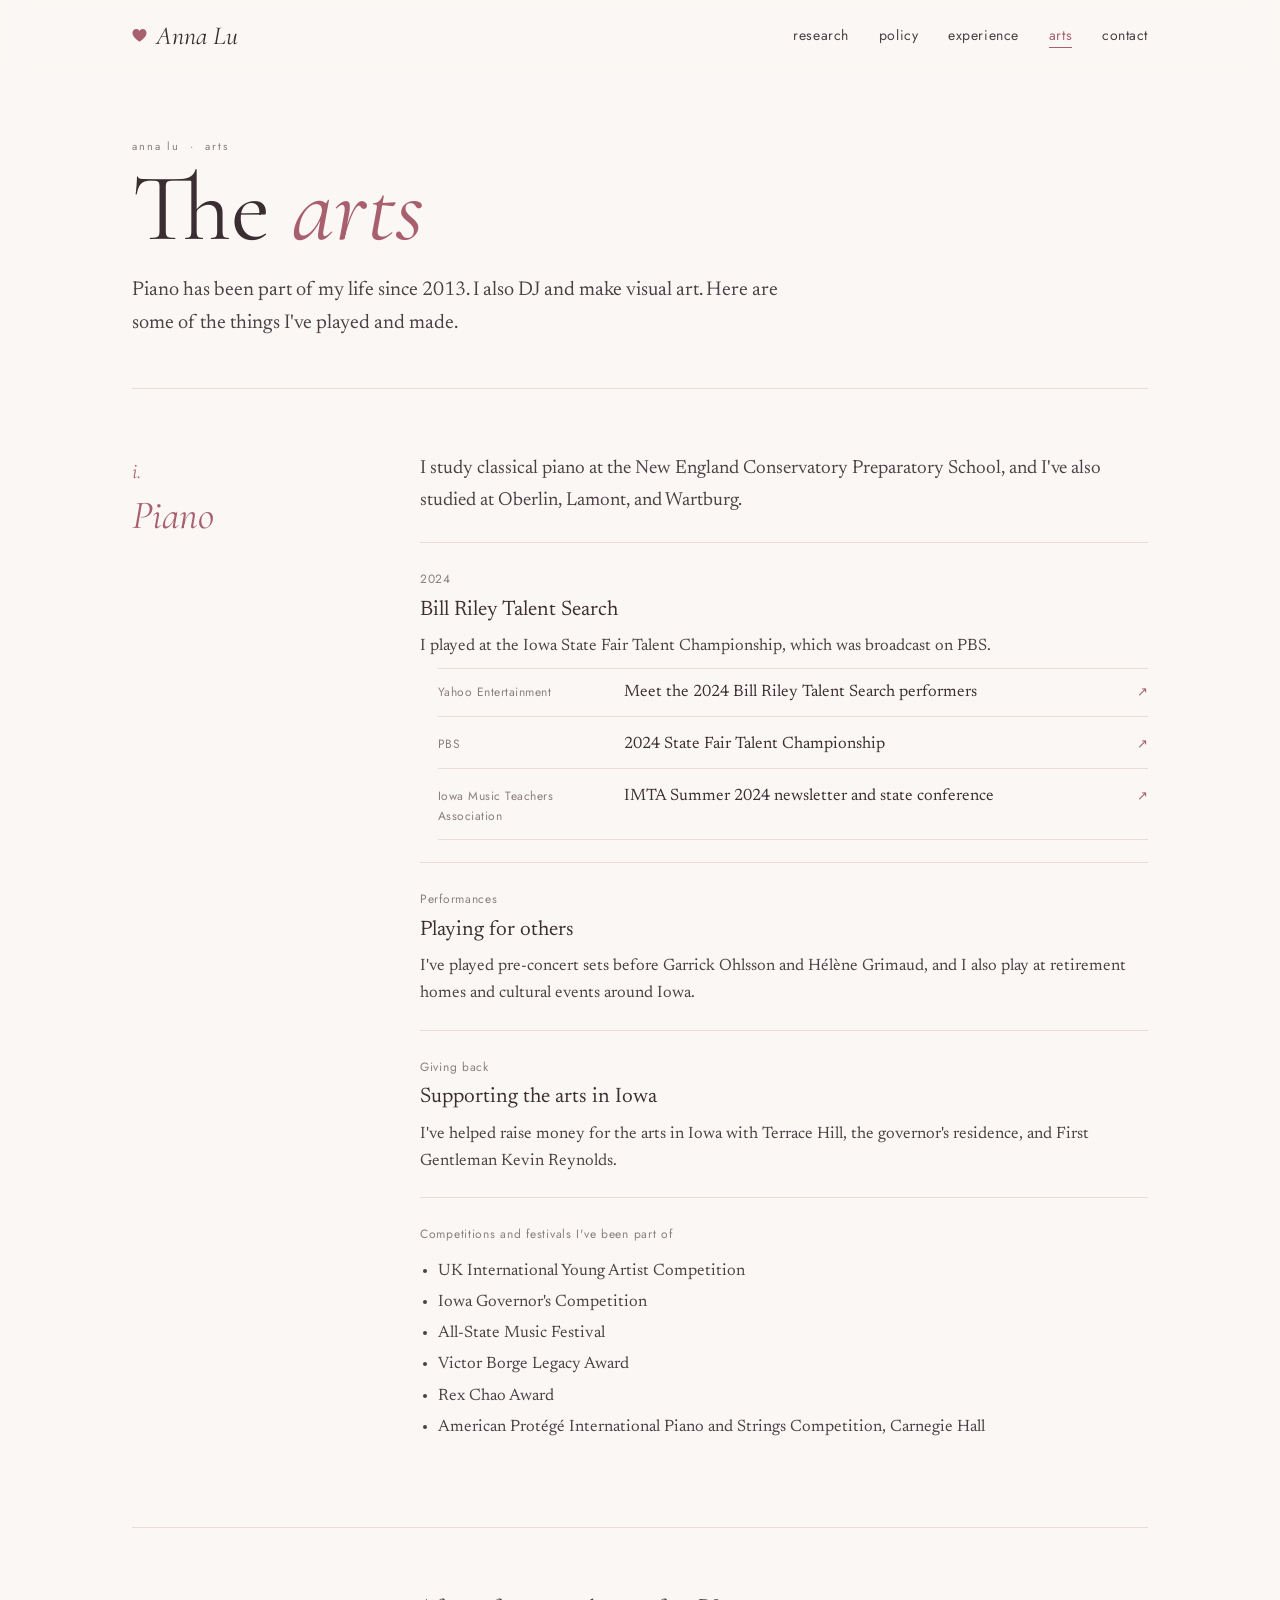
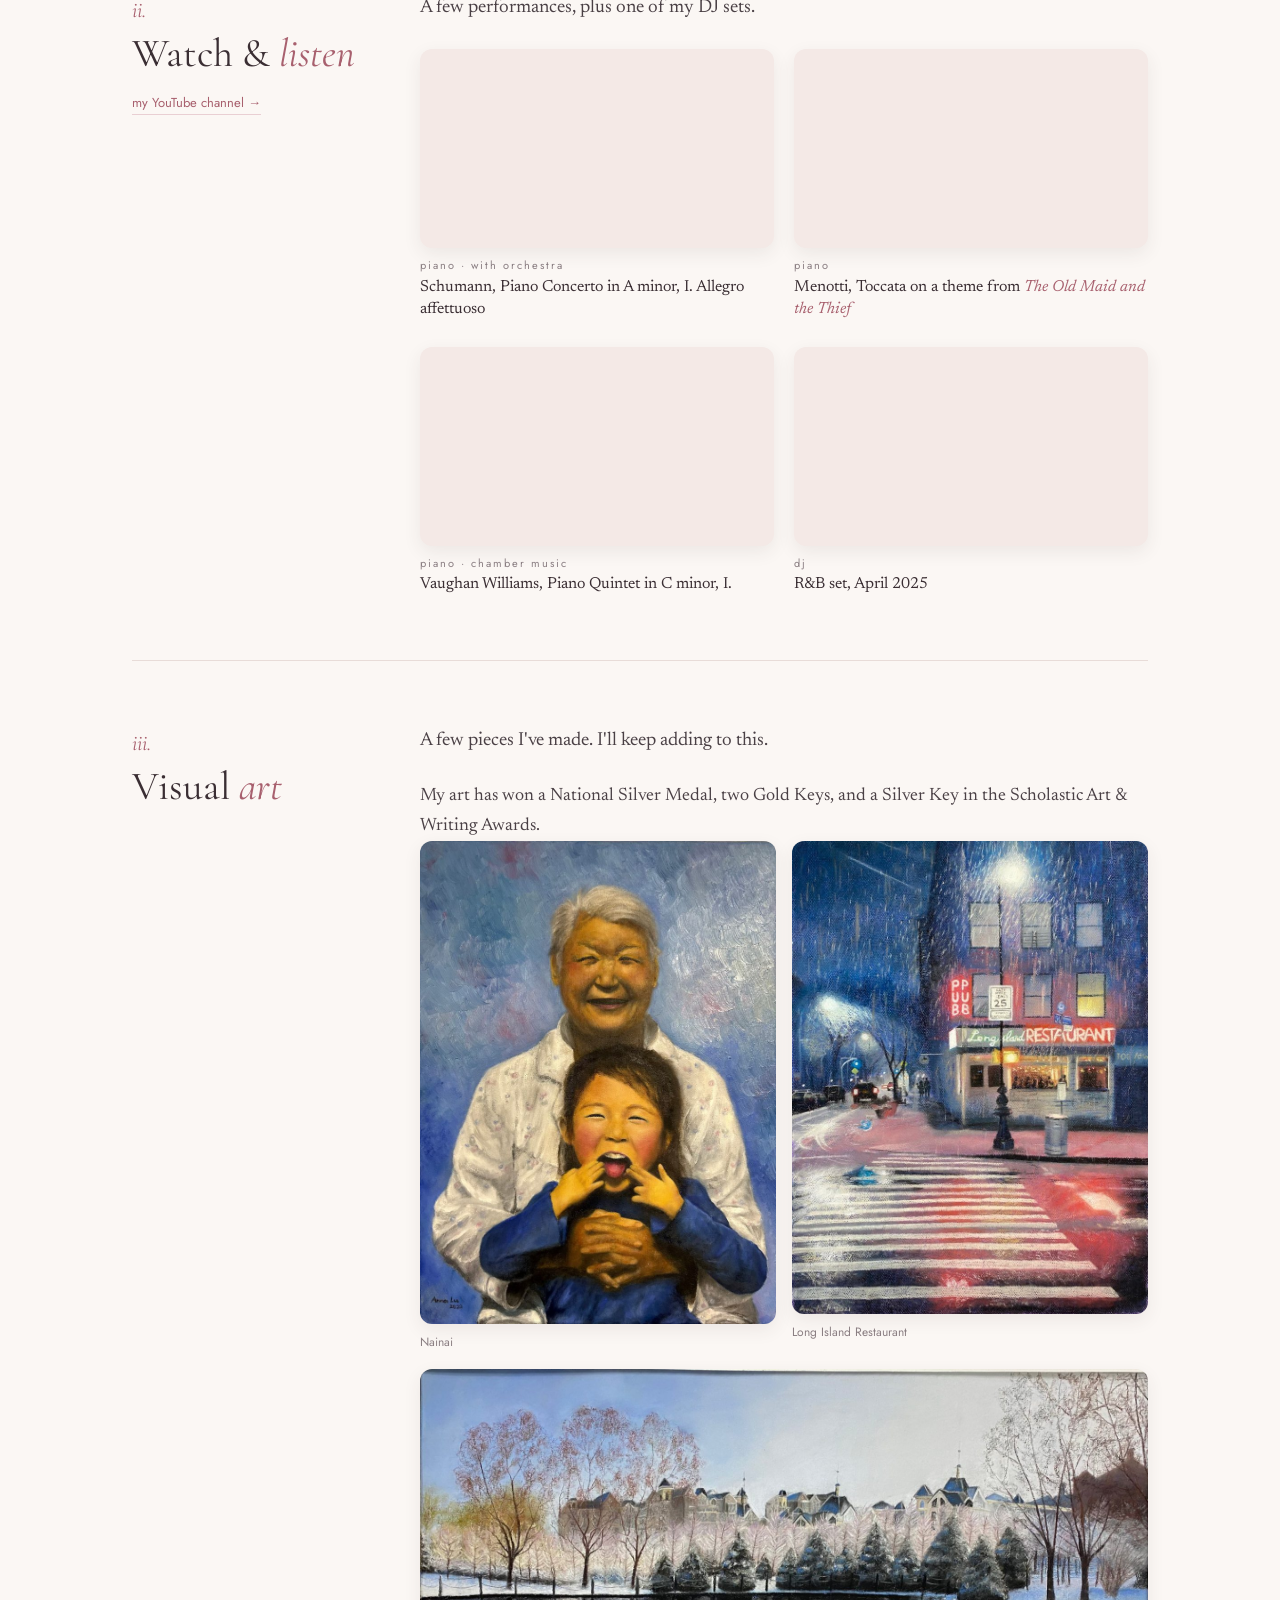
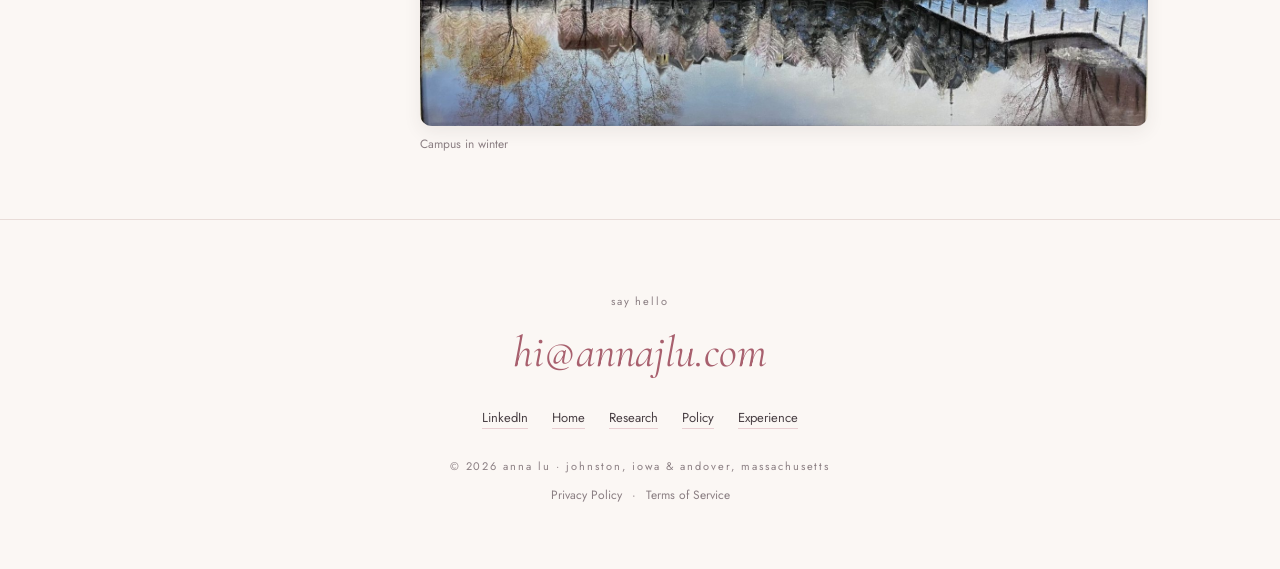
==== arts.html @ 1a715d19 "Embed piano and DJ videos on the arts page" ====
<!DOCTYPE html>
<html lang="en">
<head>
  <meta charset="UTF-8">
  <meta name="viewport" content="width=device-width, initial-scale=1.0">
  <title>Piano &amp; Visual Art | Anna Lu, Classical Pianist from Johnston, Iowa</title>
  <meta name="description" content="Anna Lu is a classical pianist from Johnston, Iowa, who studies at the New England Conservatory Preparatory School. Her piano and visual art.">
  <meta name="author" content="Anna Lu">
  <meta name="robots" content="index, follow">
  <link rel="canonical" href="https://www.annajlu.com/arts">

  <meta property="og:type" content="website">
  <meta property="og:title" content="Piano &amp; Visual Art | Anna Lu">
  <meta property="og:description" content="Piano and visual art by Anna Lu.">
  <meta property="og:url" content="https://www.annajlu.com/arts">
  <meta property="og:site_name" content="Anna Lu">
  <meta property="og:image" content="https://www.annajlu.com/images/og-card.jpg">
  <meta property="og:image:width" content="1200">
  <meta property="og:image:height" content="630">
  <meta property="og:image:alt" content="Anna Lu, a student at Phillips Academy from Johnston, Iowa.">
  <meta name="twitter:card" content="summary_large_image">
  <meta name="twitter:image" content="https://www.annajlu.com/images/og-card.jpg">
  <meta name="twitter:image:alt" content="Anna Lu, a student at Phillips Academy from Johnston, Iowa.">

  <link rel="icon" href="/favicon.svg" type="image/svg+xml">
  <link rel="icon" href="/favicon.ico" sizes="48x48">
  <link rel="apple-touch-icon" href="/apple-touch-icon.png">
  <meta name="theme-color" content="#fbf7f4">
  <link rel="preconnect" href="https://fonts.googleapis.com">
  <link rel="preconnect" href="https://fonts.gstatic.com" crossorigin>
  <link href="https://fonts.googleapis.com/css2?family=Cormorant+Garamond:ital,wght@0,400;0,500;1,400;1,500&family=Newsreader:ital,opsz,wght@0,6..72,400;0,6..72,500;1,6..72,400&family=Jost:wght@400;500&display=swap" rel="stylesheet">
  <link rel="stylesheet" href="/styles.css">
  <script>window.va = window.va || function () { (window.vaq = window.vaq || []).push(arguments); };</script>
  <script defer src="/_vercel/insights/script.js"></script>

  <script type="application/ld+json">
  {
    "@context": "https://schema.org",
    "@graph": [
      {
        "@type": "WebPage",
        "@id": "https://www.annajlu.com/arts",
        "url": "https://www.annajlu.com/arts",
        "name": "Piano & Visual Art | Anna Lu",
        "isPartOf": { "@id": "https://www.annajlu.com/#website" },
        "about": { "@id": "https://www.annajlu.com/#anna" }
      },
      {
        "@type": "BreadcrumbList",
        "itemListElement": [
          { "@type": "ListItem", "position": 1, "name": "Anna Lu", "item": "https://www.annajlu.com/" },
          { "@type": "ListItem", "position": 2, "name": "Arts", "item": "https://www.annajlu.com/arts" }
        ]
      }
    ]
  }
  </script>
</head>
<body>

  <header class="top">
    <div class="wrap">
      <a class="brand" href="/"><svg class="brand-heart" viewBox="0 0 100 100" aria-hidden="true" focusable="false"><path d="M50 91 C20 71 3 53 3 33 C3 17 15 6 29 6 C39 6 46 12 50 20 C54 12 61 6 71 6 C85 6 97 17 97 33 C97 53 80 71 50 91 Z"/></svg>Anna Lu</a>
      <button class="nav-toggle" id="navToggle" aria-label="Open menu" aria-expanded="false" aria-controls="navLinks"><span></span><span></span><span></span></button>
      <ul class="nav" id="navLinks">
        <li><a href="/research">research</a></li>
        <li><a href="/policy">policy</a></li>
        <li><a href="/experience">experience</a></li>
        <li><a href="/arts" aria-current="page">arts</a></li>
        <li><a href="#contact">contact</a></li>
      </ul>
    </div>
  </header>

  <main class="wrap">

    <section class="page-head">
      <p class="label">anna lu &nbsp;·&nbsp; arts</p>
      <h1>The <em>arts</em></h1>
      <p class="dek">Piano has been part of my life since 2013. I also DJ and make visual art. Here are some of the things I've played and made.</p>
    </section>

    <!-- Piano -->
    <section class="sec" id="piano">
      <div class="sec-head reveal">
        <div class="sec-num">i.</div>
        <h2><em>Piano</em></h2>
      </div>
      <div class="reveal">
        <p class="lead">I study classical piano at the New England Conservatory Preparatory School, and I've also studied at Oberlin, Lamont, and Wartburg.</p>
        <div class="entry">
          <span class="when">2024</span>
          <div class="t">Bill Riley Talent Search</div>
          <p>I played at the Iowa State Fair Talent Championship, which was broadcast on PBS.</p>
          <ul class="links">
            <li><a href="https://www.yahoo.com/entertainment/meet-2024-bill-riley-talent-211912407.html" target="_blank" rel="noopener">
              <span class="src">Yahoo Entertainment</span>
              <span class="ttl">Meet the 2024 Bill Riley Talent Search performers</span>
              <span class="arr">↗</span>
            </a></li>
            <li><a href="https://www.pbs.org/video/2024-state-fair-talent-championship-eehq6o/" target="_blank" rel="noopener">
              <span class="src">PBS</span>
              <span class="ttl">2024 State Fair Talent Championship</span>
              <span class="arr">↗</span>
            </a></li>
            <li><a href="https://iamta.org/pdfs/2024/IMTA%20Summer%202024.pdf" target="_blank" rel="noopener">
              <span class="src">Iowa Music Teachers Association</span>
              <span class="ttl">IMTA Summer 2024 newsletter and state conference</span>
              <span class="arr">↗</span>
            </a></li>
          </ul>
        </div>

        <div class="entry">
          <span class="when">Performances</span>
          <div class="t">Playing for others</div>
          <p>I've played pre-concert sets before Garrick Ohlsson and Hélène Grimaud, and I also play at retirement homes and cultural events around Iowa.</p>
        </div>

        <div class="entry">
          <span class="when">Giving back</span>
          <div class="t">Supporting the arts in Iowa</div>
          <p>I've helped raise money for the arts in Iowa with Terrace Hill, the governor's residence, and First Gentleman Kevin Reynolds.</p>
        </div>

        <div class="entry">
          <span class="when">Competitions and festivals I've been part of</span>
          <ul>
            <li>UK International Young Artist Competition</li>
            <li>Iowa Governor's Competition</li>
            <li>All-State Music Festival</li>
            <li>Victor Borge Legacy Award</li>
            <li>Rex Chao Award</li>
            <li>American Protégé International Piano and Strings Competition, Carnegie Hall</li>
          </ul>
        </div>
      </div>
    </section>

    <!-- Videos -->
    <section class="sec" id="videos">
      <div class="sec-head reveal">
        <div class="sec-num">ii.</div>
        <h2>Watch &amp; <em>listen</em></h2>
        <a class="more" href="https://www.youtube.com/@annajoylu" target="_blank" rel="noopener">my YouTube channel →</a>
      </div>
      <div class="reveal">
        <p class="lead">A few performances, plus one of my DJ sets.</p>
        <div class="videos">
          <figure class="video">
            <div class="video-frame"><iframe src="https://www.youtube-nocookie.com/embed/4cZpW4CZhY8?rel=0" title="Schumann, Piano Concerto in A minor, I. Allegro affettuoso" loading="lazy" allow="accelerometer; autoplay; clipboard-write; encrypted-media; gyroscope; picture-in-picture; web-share" referrerpolicy="strict-origin-when-cross-origin" allowfullscreen></iframe></div>
            <figcaption><span class="label">piano · with orchestra</span>Schumann, Piano Concerto in A minor, I. Allegro affettuoso</figcaption>
          </figure>
          <figure class="video">
            <div class="video-frame"><iframe src="https://www.youtube-nocookie.com/embed/rzf-Hi9XMRE?rel=0" title="Menotti, Toccata on a theme from The Old Maid and the Thief" loading="lazy" allow="accelerometer; autoplay; clipboard-write; encrypted-media; gyroscope; picture-in-picture; web-share" referrerpolicy="strict-origin-when-cross-origin" allowfullscreen></iframe></div>
            <figcaption><span class="label">piano</span>Menotti, Toccata on a theme from <em>The Old Maid and the Thief</em></figcaption>
          </figure>
          <figure class="video">
            <div class="video-frame"><iframe src="https://www.youtube-nocookie.com/embed/YxzPbx-yABc?rel=0" title="Vaughan Williams, Piano Quintet in C minor, I." loading="lazy" allow="accelerometer; autoplay; clipboard-write; encrypted-media; gyroscope; picture-in-picture; web-share" referrerpolicy="strict-origin-when-cross-origin" allowfullscreen></iframe></div>
            <figcaption><span class="label">piano · chamber music</span>Vaughan Williams, Piano Quintet in C minor, I.</figcaption>
          </figure>
          <figure class="video">
            <div class="video-frame"><iframe src="https://www.youtube-nocookie.com/embed/q9rAzDajuJ0?rel=0" title="R&amp;B set, April 2025" loading="lazy" allow="accelerometer; autoplay; clipboard-write; encrypted-media; gyroscope; picture-in-picture; web-share" referrerpolicy="strict-origin-when-cross-origin" allowfullscreen></iframe></div>
            <figcaption><span class="label">dj</span>R&amp;B set, April 2025</figcaption>
          </figure>
        </div>
      </div>
    </section>

    <!-- Visual art -->
    <section class="sec" id="visual-art">
      <div class="sec-head reveal">
        <div class="sec-num">iii.</div>
        <h2>Visual <em>art</em></h2>
      </div>
      <div class="reveal">
        <p class="lead">A few pieces I've made. I'll keep adding to this.</p>
        <p>My art has won a National Silver Medal, two Gold Keys, and a Silver Key in the Scholastic Art &amp; Writing Awards.</p>
        <!-- To add artwork: put the image in /images/art/ and add a figure below. Give a landscape
             piece class="wide" so it spans the full width, the way the campus painting does. -->
        <div class="gallery">
          <figure>
            <img src="/images/art/nainai.jpg" width="800" height="1085" loading="lazy" alt="Painting of an older woman in a white floral shirt smiling warmly, with a young girl in blue leaning back against her and pulling a face, both against a mottled blue background.">
            <figcaption>Nainai</figcaption>
          </figure>
          <figure>
            <img src="/images/art/long-island-restaurant.jpg" width="750" height="995" loading="lazy" alt="Night painting of a rainy New York street corner, the red neon sign of the Long Island Restaurant glowing above a zebra crossing that reflects pink and white light.">
            <figcaption>Long Island Restaurant</figcaption>
          </figure>
          <figure class="wide">
            <img src="/images/art/campus-pond.jpg" width="1600" height="786" loading="lazy" alt="Winter painting of a school campus seen across a pond, with bare trees, dark evergreens and snow, the buildings and trees mirrored in the still water.">
            <figcaption>Campus in winter</figcaption>
          </figure>
        </div>
      </div>
    </section>

  </main>

  <footer class="footer" id="contact">
    <div class="wrap reveal">
      <p class="label">say hello</p>
      <p class="big"><a href="mailto:hi@annajlu.com">hi@annajlu.com</a></p>
      <div class="social">
        <a href="https://www.linkedin.com/in/annajlu" target="_blank" rel="noopener me">LinkedIn</a>
        <a href="/">Home</a>
        <a href="/research">Research</a>
        <a href="/policy">Policy</a>
        <a href="/experience">Experience</a>
      </div>
      <p class="label small">© 2026 anna lu · johnston, iowa &amp; andover, massachusetts</p>
      <p class="legal"><a href="/privacy">Privacy Policy</a><span aria-hidden="true">·</span><a href="/terms">Terms of Service</a></p>
    </div>
  </footer>

  <script src="/script.js"></script>
</body>
</html>
---- styles.css ----
/* ===== Anna Lu: soft editorial ===== */

:root {
  --paper: #fbf7f4;
  --blush: #f4e9e6;
  --white: #fffdfc;
  --ink: #3a2e33;
  --text: #4a4045;
  --muted: #8a7e82;
  --rule: #e8dcd8;
  --accent: #a8606e;
  --accent-deep: #8c4a58;
  --accent-soft: #e9cfd3;
  --display: "Cormorant Garamond", "Didot", "Bodoni 72", Georgia, serif;
  --serif: "Newsreader", "Iowan Old Style", "Palatino Linotype", Georgia, serif;
  --sans: "Jost", "Avenir Next", "Avenir", -apple-system, sans-serif;
  --max: 1080px;
  --ease: cubic-bezier(.22, 1, .36, 1);
}

* { margin: 0; padding: 0; box-sizing: border-box; }
html { scroll-behavior: smooth; scroll-padding-top: 88px; }
body {
  background: var(--paper);
  color: var(--text);
  font-family: var(--serif);
  font-size: 18px;
  line-height: 1.65;
  -webkit-font-smoothing: antialiased;
  overflow-x: hidden;
}
::selection { background: var(--accent-soft); color: var(--ink); }
a { color: inherit; }
em { font-style: italic; color: var(--accent); }
img { max-width: 100%; display: block; }

.wrap { max-width: var(--max); margin: 0 auto; padding: 0 32px; }
.label {
  font-family: var(--sans);
  font-size: 11px;
  letter-spacing: .18em;
  text-transform: lowercase;
  color: var(--muted);
}
.text-link {
  color: var(--accent);
  text-decoration: none;
  border-bottom: 1px solid var(--accent-soft);
  transition: border-color .2s;
}
.text-link:hover { border-color: var(--accent); }

/* ===== Nav ===== */
.top {
  position: sticky; top: 0; z-index: 50;
  background: rgba(251, 247, 244, .92);
  backdrop-filter: blur(10px);
  -webkit-backdrop-filter: blur(10px);
  border-bottom: 1px solid transparent;
  transition: border-color .3s;
}
.top.scrolled { border-color: var(--rule); }
.top .wrap { display: flex; justify-content: space-between; align-items: center; height: 72px; }
.brand { display: inline-flex; align-items: center; gap: 9px; font-family: var(--display); font-style: italic; font-size: 26px; text-decoration: none; color: var(--ink); }
.brand-heart { width: 15px; height: 15px; flex: none; fill: var(--accent); transition: transform .4s var(--ease); }
.brand:hover .brand-heart { transform: scale(1.14); }
.nav { display: flex; gap: 30px; list-style: none; font-family: var(--sans); font-size: 14px; text-transform: lowercase; letter-spacing: .04em; }
.nav a { text-decoration: none; color: var(--text); padding-bottom: 2px; border-bottom: 1px solid transparent; transition: color .2s, border-color .2s; }
.nav a:hover, .nav a[aria-current="page"] { border-color: var(--accent); color: var(--accent); }
.nav-toggle { display: none; background: none; border: 0; cursor: pointer; width: 32px; height: 32px; position: relative; }
.nav-toggle span { position: absolute; left: 5px; right: 5px; height: 1px; background: var(--ink); transition: transform .3s var(--ease), opacity .2s; }
.nav-toggle span:nth-child(1) { top: 11px; }
.nav-toggle span:nth-child(2) { top: 16px; }
.nav-toggle span:nth-child(3) { top: 21px; }
.nav-toggle.open span:nth-child(1) { transform: translateY(5px) rotate(45deg); }
.nav-toggle.open span:nth-child(2) { opacity: 0; }
.nav-toggle.open span:nth-child(3) { transform: translateY(-5px) rotate(-45deg); }

/* ===== Home masthead ===== */
.mast { display: grid; grid-template-columns: 1.5fr 1fr; gap: 56px; align-items: center; padding: 56px 0 64px; }
.hello { font-family: var(--display); font-style: italic; font-size: 28px; color: var(--accent); }
.mast h1 { font-family: var(--display); font-weight: 400; font-size: clamp(72px, 11vw, 140px); line-height: .9; letter-spacing: -.01em; color: var(--ink); }
.mast .dek { margin-top: 22px; font-size: 21px; max-width: 540px; }
.mast .meta { margin-top: 24px; }
.mast-links { margin-top: 26px; display: flex; gap: 22px; flex-wrap: wrap; font-family: var(--sans); font-size: 14px; }
.arch {
  width: 100%;
  justify-self: center;
  align-self: center;
  aspect-ratio: 3 / 4;
  border-radius: 999px 999px 14px 14px;
  background: var(--blush);
  border: 2px solid var(--accent);
  overflow: hidden;
  display: flex; align-items: center; justify-content: center;
}
.arch img { width: 100%; height: 100%; object-fit: cover; }
.arch .mono { font-family: var(--display); font-style: italic; font-size: 96px; color: var(--accent); opacity: .55; }

.divider { text-align: center; color: var(--accent); font-family: var(--display); font-size: 22px; letter-spacing: .6em; padding: 8px 0; }

/* ===== Subpage header ===== */
.page-head { padding: 64px 0 48px; border-bottom: 1px solid var(--rule); }
.page-head h1 { font-family: var(--display); font-weight: 400; font-size: clamp(54px, 8vw, 96px); line-height: .95; color: var(--ink); margin-top: 8px; }
.page-head .dek { margin-top: 20px; font-size: 20px; max-width: 680px; }

/* ===== Intro ===== */
.intro { display: grid; grid-template-columns: 1.6fr 1fr; gap: 56px; padding: 48px 0; }
.intro p + p { margin-top: 16px; }
.now { background: var(--blush); border-radius: 14px; padding: 24px 26px; align-self: start; }
.now ul { list-style: none; margin-top: 10px; }
.now li { padding: 11px 0; border-top: 1px solid var(--accent-soft); font-size: 16px; line-height: 1.45; }
.now li:first-child { border-top: 0; }
.now li span { display: block; font-family: var(--sans); font-size: 12px; color: var(--muted); margin-top: 2px; }

/* ===== Press strip ===== */
.press { display: flex; align-items: center; justify-content: center; gap: 14px 34px; padding: 26px 0; border-top: 1px solid var(--rule); border-bottom: 1px solid var(--rule); flex-wrap: wrap; }
.press .outlet { font-family: var(--display); font-style: italic; font-size: 21px; color: var(--ink); text-decoration: none; display: inline-block; transition: color .25s var(--ease), transform .35s var(--ease); }
.press .outlet:hover { color: var(--accent); transform: translateY(-2px); }

/* ===== Sections ===== */
.sec { display: grid; grid-template-columns: 240px 1fr; gap: 48px; padding: 64px 0; border-bottom: 1px solid var(--rule); }
.sec:last-of-type { border-bottom: 0; }
/* Research page: a narrower label column, so the entries get more width */
.sec-research { grid-template-columns: 180px 1fr; gap: 32px; }
.sec-num { font-family: var(--display); font-style: italic; font-size: 22px; color: var(--accent); }
.sec-head h2 { font-family: var(--display); font-weight: 400; font-size: 40px; line-height: 1.05; color: var(--ink); margin-top: 4px; }
.sec-head .more { display: inline-block; margin-top: 18px; font-family: var(--sans); font-size: 13px; color: var(--accent); text-decoration: none; border-bottom: 1px solid var(--accent-soft); }
.sec-head .more:hover { border-color: var(--accent); }
.sec-head .note { margin-top: 14px; font-size: 15px; color: var(--muted); font-style: italic; }
.lead { font-size: 19px; margin-bottom: 26px; }
.lead + .lead { margin-top: -10px; }

/* Entries (cv-style rows) */
.entry { padding: 22px 0; border-top: 1px solid var(--rule); }
.entry:first-child { border-top: 0; padding-top: 0; }
.entry .when { font-family: var(--sans); font-size: 12px; letter-spacing: .06em; color: var(--muted); }
.entry .t { font-size: 21px; color: var(--ink); line-height: 1.35; margin-top: 2px; }
.entry .org { font-style: italic; color: var(--muted); font-size: 16px; margin-top: 2px; }
.entry p { font-size: 16.5px; margin-top: 8px; }
.entry ul { margin: 8px 0 0 18px; font-size: 16.5px; }
.entry li + li { margin-top: 4px; }

/* Chips */
.chips { display: flex; flex-wrap: wrap; gap: 8px; margin-top: 12px; }
.chip { display: inline-flex; align-items: center; gap: 6px; font-family: var(--sans); font-size: 11.5px; letter-spacing: .04em; color: var(--accent-deep); background: var(--blush); border-radius: 999px; padding: 5px 12px; text-decoration: none; transition: background .25s var(--ease), transform .3s var(--ease), box-shadow .3s var(--ease); }
a.chip:hover { background: var(--accent-soft); transform: translateY(-1px); box-shadow: 0 4px 12px rgba(168, 96, 110, .13); }
a.chip:active { transform: translateY(0); box-shadow: none; }
a.chip.solid:hover { background: var(--accent-deep); }
a.chip::after { content: "↗"; font-size: 11px; }
.chip.solid { background: var(--accent); color: var(--white); }

/* Cards */
.cols { display: grid; grid-template-columns: repeat(3, 1fr); gap: 20px; }
.cols.two { grid-template-columns: repeat(2, 1fr); }
.card { background: var(--white); border: 1px solid var(--rule); border-radius: 14px; padding: 22px; display: flex; flex-direction: column; }
.card h3 { font-family: var(--display); font-weight: 500; font-size: 25px; line-height: 1.15; color: var(--ink); margin-top: 6px; }
.card .org { font-style: italic; color: var(--muted); font-size: 15px; margin-top: 2px; }
.card p { font-size: 15.5px; margin-top: 8px; }
.card .chips { margin-top: auto; padding-top: 14px; }
a.card { text-decoration: none; color: inherit; transition: border-color .25s var(--ease), transform .4s var(--ease), box-shadow .4s var(--ease); }
a.card:hover { border-color: var(--accent-soft); transform: translateY(-3px); box-shadow: 0 10px 26px rgba(58, 46, 51, .07); }
.card .go { margin-top: auto; padding-top: 14px; font-family: var(--sans); font-size: 13px; color: var(--accent); transition: transform .35s var(--ease); }
a.card:hover .go { transform: translateX(4px); }

/* Stats */
.stats { display: grid; grid-template-columns: repeat(4, 1fr); gap: 16px; margin: 6px 0 30px; }
.stat { background: var(--blush); border-radius: 14px; padding: 18px; }
.stat b { display: block; font-family: var(--display); font-weight: 500; font-size: 38px; line-height: 1; color: var(--ink); }
.stat span { display: block; font-family: var(--sans); font-size: 12px; color: var(--muted); margin-top: 6px; line-height: 1.4; }

/* Link list (press & sources) */
.links { list-style: none; margin-top: 14px; border-top: 1px solid var(--rule); }
.links li { border-bottom: 1px solid var(--rule); }
.links a { display: grid; grid-template-columns: 170px 1fr auto; gap: 16px; align-items: baseline; padding: 12px 0; text-decoration: none; transition: color .2s; }
.links a:hover { color: var(--accent); }
.links .src { font-family: var(--sans); font-size: 12px; letter-spacing: .04em; color: var(--muted); }
.links .ttl { font-size: 16.5px; color: var(--ink); line-height: 1.4; }
.links a:hover .ttl { color: var(--accent); }
.links .arr { color: var(--accent); font-family: var(--sans); font-size: 13px; }

/* Honors */
.honors { list-style: none; }
.honors li { display: grid; grid-template-columns: 90px 1fr; gap: 20px; padding: 14px 0; border-top: 1px solid var(--rule); font-size: 16.5px; }
.honors li:first-child { border-top: 0; padding-top: 0; }
.honors .yr { font-family: var(--display); font-style: italic; font-size: 20px; color: var(--accent); line-height: 1.3; }
.honors strong { font-weight: 500; color: var(--ink); }

/* ===== Publications ===== */
.pub { padding: 40px 0; border-top: 1px solid var(--rule); }
.pub:first-child { border-top: 0; padding-top: 0; }
.pub h3 { font-family: var(--display); font-weight: 500; font-size: 32px; line-height: 1.12; color: var(--ink); margin-top: 6px; }
.pub .venue { font-style: italic; color: var(--muted); font-size: 16.5px; margin-top: 6px; }
.pub .abstract { margin-top: 18px; padding-left: 20px; border-left: 2px solid var(--accent-soft); font-size: 17px; }
.pub .abstract .label { display: block; margin-bottom: 6px; }
.pub .abstract p + p { margin-top: 10px; }

/* ===== Charts ===== */
.charts { margin-top: 26px; display: grid; gap: 20px; }
.charts figure { margin: 0; }
.charts img { width: 100%; height: auto; border: 1px solid var(--rule); border-radius: 12px; }
.charts figcaption { margin-top: 9px; font-family: var(--sans); font-size: 12px; letter-spacing: .03em; color: var(--muted); }

/* ===== Gallery ===== */
.gallery { display: grid; grid-template-columns: repeat(2, 1fr); gap: 16px; align-items: start; }
.gallery figure { margin: 0; }
.gallery figure.wide { grid-column: 1 / -1; }
.gallery figure:not(:has(img)) { background: var(--blush); border-radius: 12px; aspect-ratio: 4 / 5; display: flex; align-items: center; justify-content: center; }
.gallery figure img { width: 100%; height: auto; border-radius: 12px; box-shadow: 0 6px 18px rgba(58, 46, 51, .08); }
.gallery figcaption { margin-top: 9px; font-family: var(--sans); font-size: 12px; color: var(--muted); }

/* ===== Footer ===== */
.footer { padding: 72px 0 64px; text-align: center; border-top: 1px solid var(--rule); }
.footer .big { font-family: var(--display); font-size: 44px; color: var(--ink); margin-top: 6px; }
.footer .big a {
  font-style: italic; color: var(--accent); text-decoration: none;
  background-image: linear-gradient(var(--accent-soft), var(--accent-soft));
  background-repeat: no-repeat;
  background-position: 0 100%;
  background-size: 0 1px;
  transition: background-size .5s var(--ease);
}
.footer .big a:hover { background-size: 100% 1px; }
.footer .social { margin-top: 18px; display: flex; justify-content: center; gap: 24px; font-family: var(--sans); font-size: 13px; }
.footer .social a { text-decoration: none; color: var(--text); border-bottom: 1px solid var(--accent-soft); }
.footer .social a:hover { color: var(--accent); }
.footer .small { margin-top: 28px; }
.footer .legal { margin-top: 10px; display: flex; justify-content: center; gap: 10px; font-family: var(--sans); font-size: 12px; color: var(--muted); }
.footer .legal a { color: var(--muted); text-decoration: none; }
.footer .legal a:hover { color: var(--accent); }

/* ===== Motion =====
   One gesture, used everywhere: a short rise and fade, eased out, played once.
   Elements that start off screen get their animation paused (.hold, added by
   script.js) rather than being hidden by CSS, so nothing here can hide content
   if the script never runs. Longhands are used on purpose: an animation cannot
   be clobbered by a component's own transition the way a `transition` would. */
.rv {
  animation-name: rv-in;
  animation-duration: .8s;
  animation-timing-function: var(--ease);
  animation-fill-mode: backwards;
  animation-delay: var(--d, 0ms);
}
.rv.hold { animation-play-state: paused; }

@keyframes rv-in {
  from { opacity: 0; transform: translateY(18px); }
  to   { opacity: 1; transform: none; }
}

/* Masthead: the copy arrives in beats, then the portrait settles after it */
.mast-copy > * { animation: rv-in .85s var(--ease) backwards; }
.mast-copy > *:nth-child(1) { animation-delay: 40ms; }
.mast-copy > *:nth-child(2) { animation-delay: 130ms; }
.mast-copy > *:nth-child(3) { animation-delay: 230ms; }
.mast-copy > *:nth-child(4) { animation-delay: 310ms; }
.mast-copy > *:nth-child(5) { animation-delay: 380ms; }
.arch { animation: arch-in 1.15s var(--ease) 180ms backwards; }
@keyframes arch-in {
  from { opacity: 0; transform: translateY(26px) scale(.985); }
  to   { opacity: 1; transform: none; }
}

/* Subpage headers, same beat */
.page-head > * { animation: rv-in .85s var(--ease) backwards; }
.page-head > *:nth-child(1) { animation-delay: 40ms; }
.page-head > *:nth-child(2) { animation-delay: 130ms; }
.page-head > *:nth-child(3) { animation-delay: 230ms; }

/* The three dots spread apart as they arrive */
.divider.rv { animation-name: divider-in; animation-duration: 1.1s; }
@keyframes divider-in {
  from { opacity: 0; letter-spacing: .18em; }
  to   { opacity: 1; letter-spacing: .6em; }
}

/* Reading progress: a hairline that fills along the header */
.progress {
  position: absolute; left: 0; right: 0; bottom: -1px; height: 1px;
  background: var(--accent);
  transform: scaleX(0); transform-origin: 0 50%;
  opacity: 0; transition: opacity .35s var(--ease);
  pointer-events: none;
}
.progress.on { opacity: .9; }

/* ===== Responsive ===== */
@media (max-width: 900px) {
  .cols { grid-template-columns: 1fr 1fr; }
  .stats { grid-template-columns: 1fr 1fr; }
}
@media (max-width: 820px) {
  body { font-size: 17px; }
  .wrap { padding: 0 22px; }
  .mast, .intro, .sec { grid-template-columns: 1fr; gap: 26px; }
  .mast { padding-top: 32px; }
  .arch { max-width: 200px; }
  .sec { padding: 48px 0; }
  .nav-toggle { display: block; }
  .nav {
    position: absolute; top: 72px; left: 0; right: 0;
    flex-direction: column; gap: 0;
    background: var(--paper); border-bottom: 1px solid var(--rule);
    padding: 8px 22px 16px;
    display: none;
  }
  .nav.open { display: flex; }
  .nav li { border-top: 1px solid var(--rule); }
  .nav li:first-child { border-top: 0; }
  .nav a { display: block; padding: 12px 0; border: 0; }
  .links a { grid-template-columns: 1fr auto; }
  .links .src { grid-column: 1 / -1; }
  .gallery { grid-template-columns: 1fr 1fr; }
}
@media (max-width: 560px) {
  .cols, .cols.two { grid-template-columns: 1fr; }
  .honors li { grid-template-columns: 1fr; gap: 2px; }
  .footer .big { font-size: 34px; }
  .gallery { grid-template-columns: 1fr; }
}

/* ===== Photos ("a few photos along the way") ===== */
.frames { padding: 8px 0 56px; }
.frames-title {
  font-family: var(--display);
  font-style: italic;
  font-weight: 400;
  font-size: 26px;
  color: var(--ink);
}
.frames-grid {
  display: grid;
  grid-template-columns: repeat(auto-fill, minmax(150px, 1fr));
  gap: 14px;
  margin-top: 22px;
}
.frames figure { margin: 0; border-radius: 12px; overflow: hidden; box-shadow: 0 6px 18px rgba(58, 46, 51, .08); }
.frames img {
  width: 100%;
  aspect-ratio: 3 / 4;
  object-fit: cover;
  border-radius: 12px;
  background: var(--blush);
  filter: saturate(.9);
  transition: filter .35s var(--ease), transform .6s var(--ease);
}
.frames figure:hover img { filter: saturate(1); transform: scale(1.04); }
.frames figcaption {
  margin-top: 6px;
  font-family: var(--sans);
  font-size: 12px;
  line-height: 1.45;
  color: var(--muted);
  letter-spacing: .02em;
}
@media (max-width: 560px) {
  .frames-grid { grid-template-columns: repeat(2, minmax(0, 1fr)); }
}

/* ===== Videos (arts page) ===== */
.videos { display: grid; grid-template-columns: repeat(2, minmax(0, 1fr)); gap: 26px 20px; }
.video { margin: 0; }
.video-frame { position: relative; aspect-ratio: 16 / 9; border-radius: 12px; overflow: hidden; background: var(--blush); box-shadow: 0 6px 18px rgba(58, 46, 51, .08); }
.video-frame iframe { position: absolute; inset: 0; width: 100%; height: 100%; border: 0; }
.video figcaption { margin-top: 10px; font-size: 16px; line-height: 1.4; color: var(--ink); }
.video figcaption .label { display: block; margin-bottom: 2px; }
@media (max-width: 560px) { .videos { grid-template-columns: 1fr; } }

/* ===== Reduced motion =====
   Kept at the very end of the file on purpose: it has to win against every
   animation declared above it, including the ones near the foot of the sheet.
   Nothing moves; everything is simply there. */
@media (prefers-reduced-motion: reduce) {
  .rv,
  .mast-copy > *,
  .page-head > *,
  .arch,
  .divider.rv { animation: none; }
  .frames img,
  .frames figure,
  a.card,
  a.card .go,
  .press .outlet,
  .chip { transition: none; }
  a.card:hover,
  a.card:hover .go,
  .press .outlet:hover,
  .frames figure:hover img { transform: none; }
  html { scroll-behavior: auto; }
}
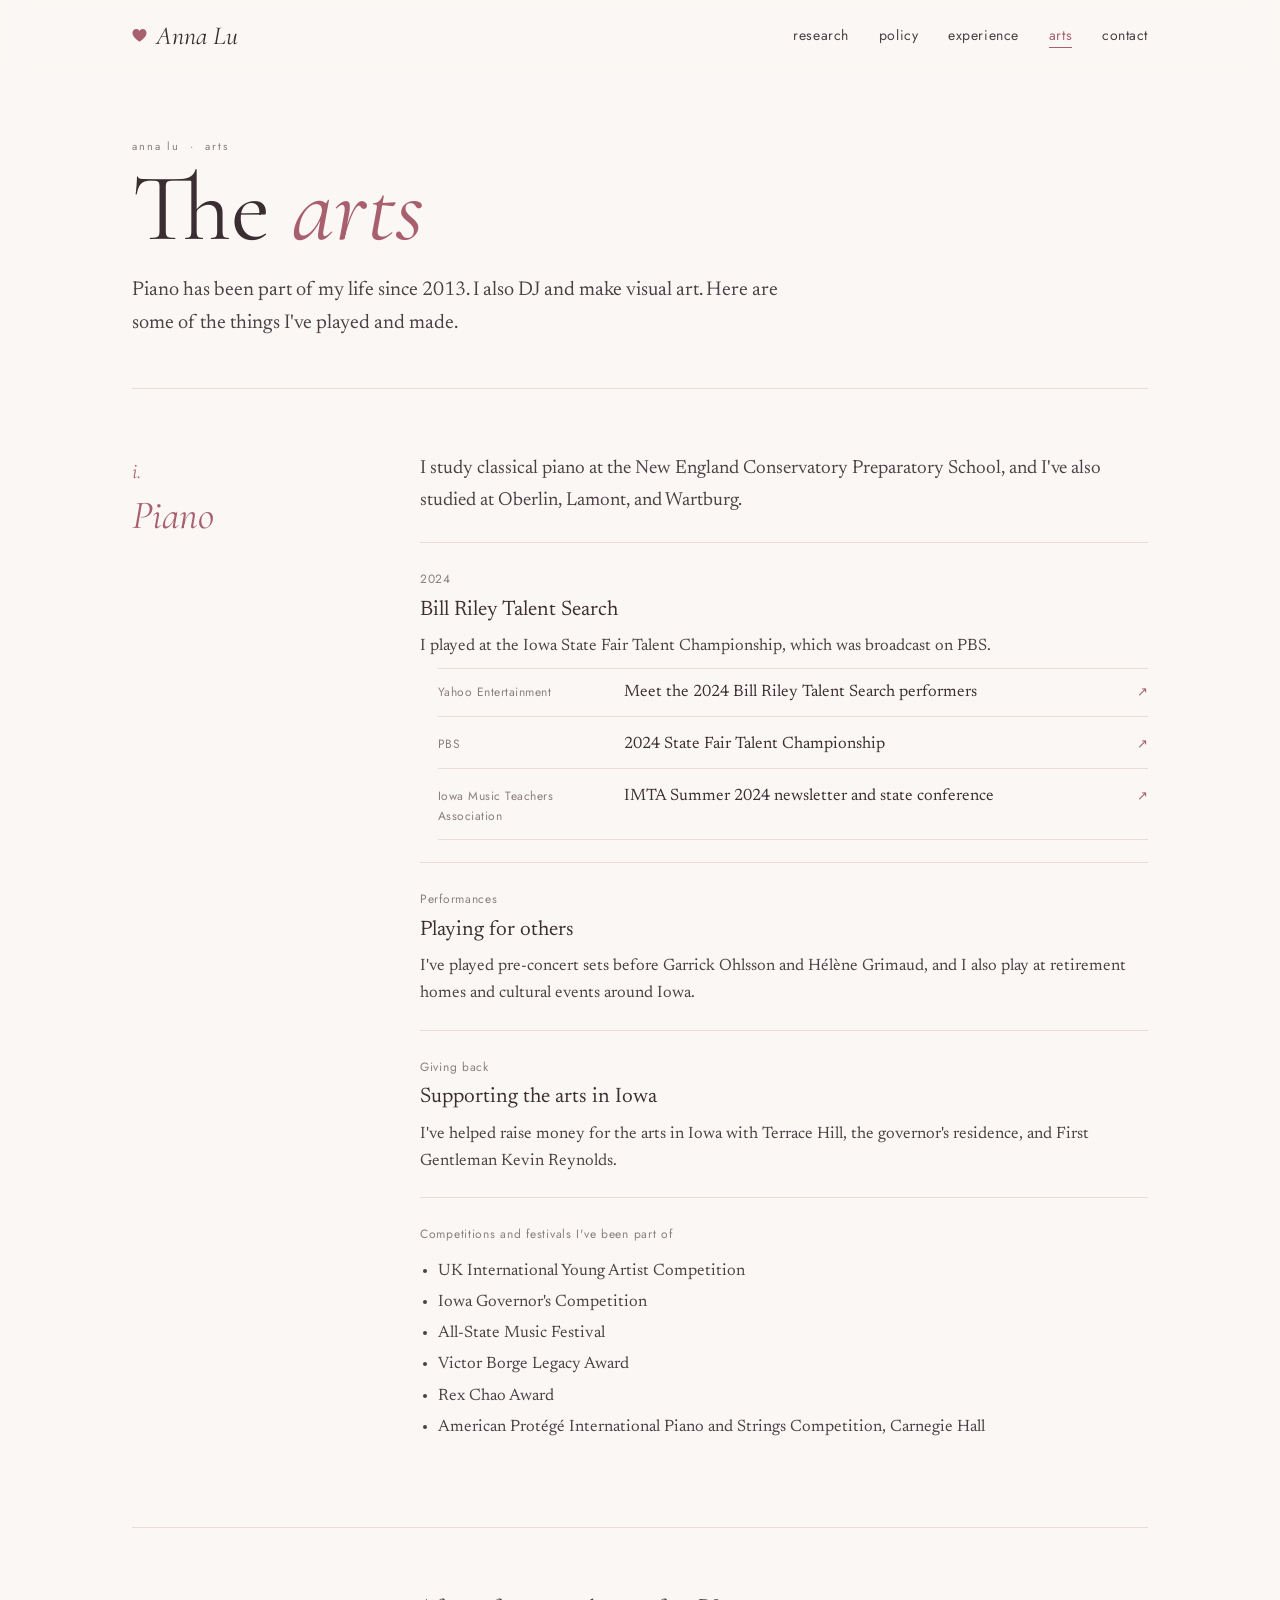
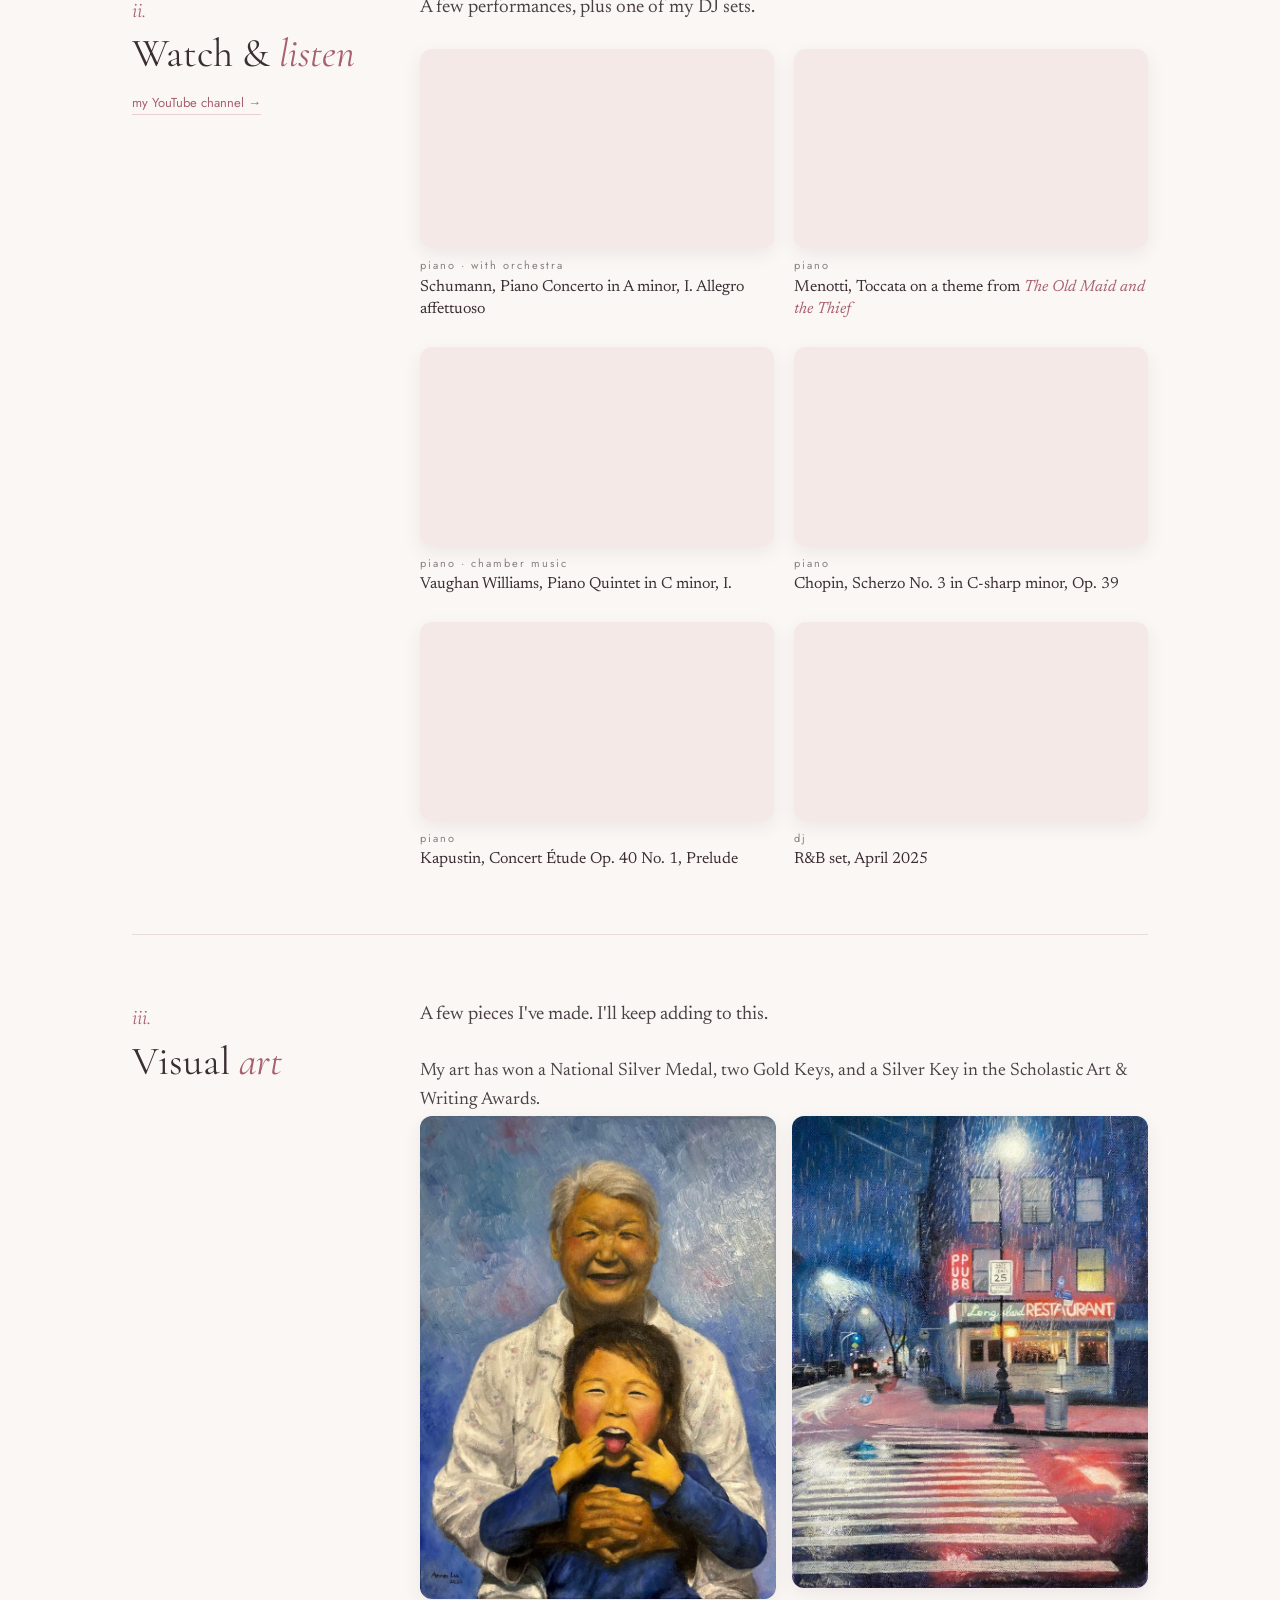
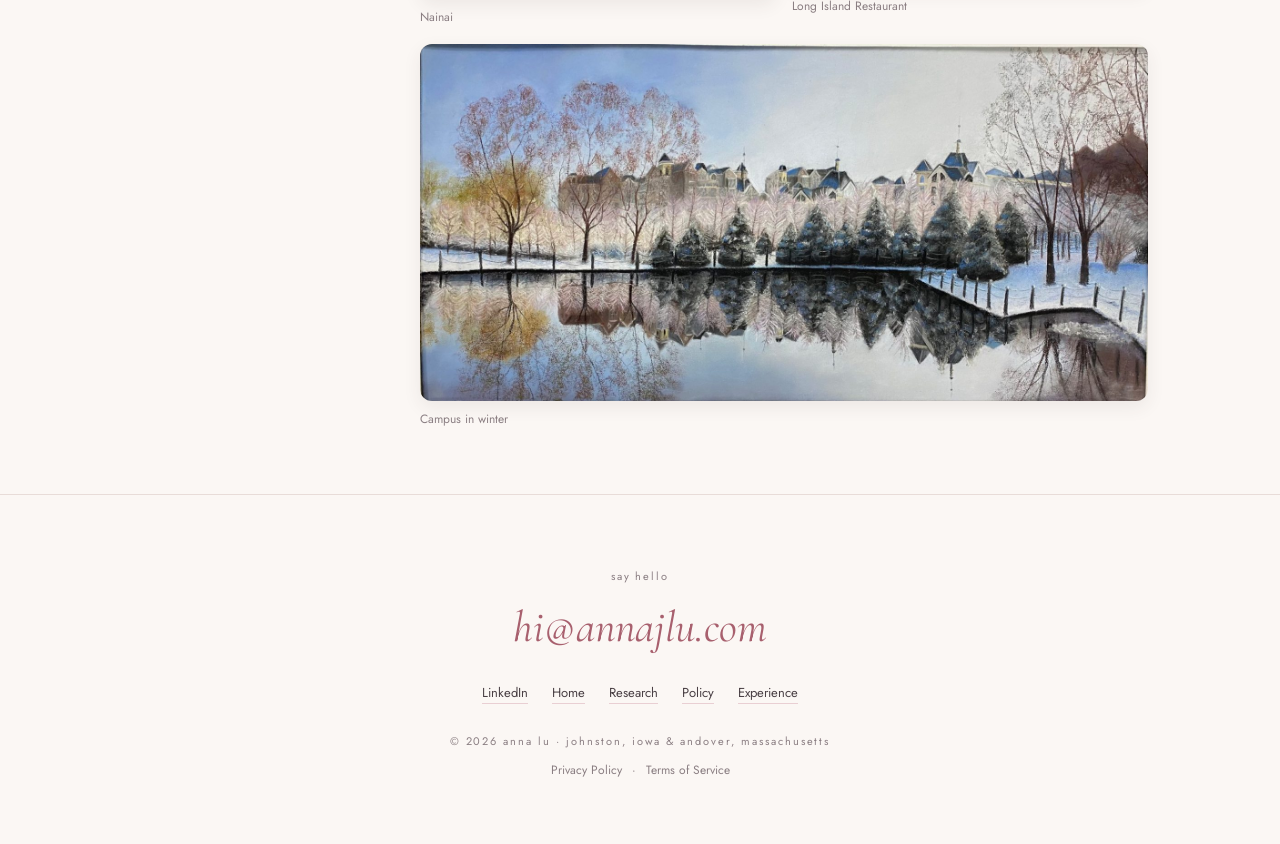
==== commit 45cf3834: "Add Chopin and Kapustin videos to the arts page" ====
--- a/arts.html
+++ b/arts.html
@@ -160,6 +160,14 @@
             <figcaption><span class="label">piano · chamber music</span>Vaughan Williams, Piano Quintet in C minor, I.</figcaption>
           </figure>
           <figure class="video">
+            <div class="video-frame"><iframe src="https://www.youtube-nocookie.com/embed/g7aYNDPZXjY?rel=0" title="Chopin, Scherzo No. 3 in C-sharp minor, Op. 39" loading="lazy" allow="accelerometer; autoplay; clipboard-write; encrypted-media; gyroscope; picture-in-picture; web-share" referrerpolicy="strict-origin-when-cross-origin" allowfullscreen></iframe></div>
+            <figcaption><span class="label">piano</span>Chopin, Scherzo No. 3 in C-sharp minor, Op. 39</figcaption>
+          </figure>
+          <figure class="video">
+            <div class="video-frame"><iframe src="https://www.youtube-nocookie.com/embed/K9RoTJjJB8Q?rel=0" title="Kapustin, Concert Étude Op. 40 No. 1, Prelude" loading="lazy" allow="accelerometer; autoplay; clipboard-write; encrypted-media; gyroscope; picture-in-picture; web-share" referrerpolicy="strict-origin-when-cross-origin" allowfullscreen></iframe></div>
+            <figcaption><span class="label">piano</span>Kapustin, Concert Étude Op. 40 No. 1, Prelude</figcaption>
+          </figure>
+          <figure class="video">
             <div class="video-frame"><iframe src="https://www.youtube-nocookie.com/embed/q9rAzDajuJ0?rel=0" title="R&amp;B set, April 2025" loading="lazy" allow="accelerometer; autoplay; clipboard-write; encrypted-media; gyroscope; picture-in-picture; web-share" referrerpolicy="strict-origin-when-cross-origin" allowfullscreen></iframe></div>
             <figcaption><span class="label">dj</span>R&amp;B set, April 2025</figcaption>
           </figure>
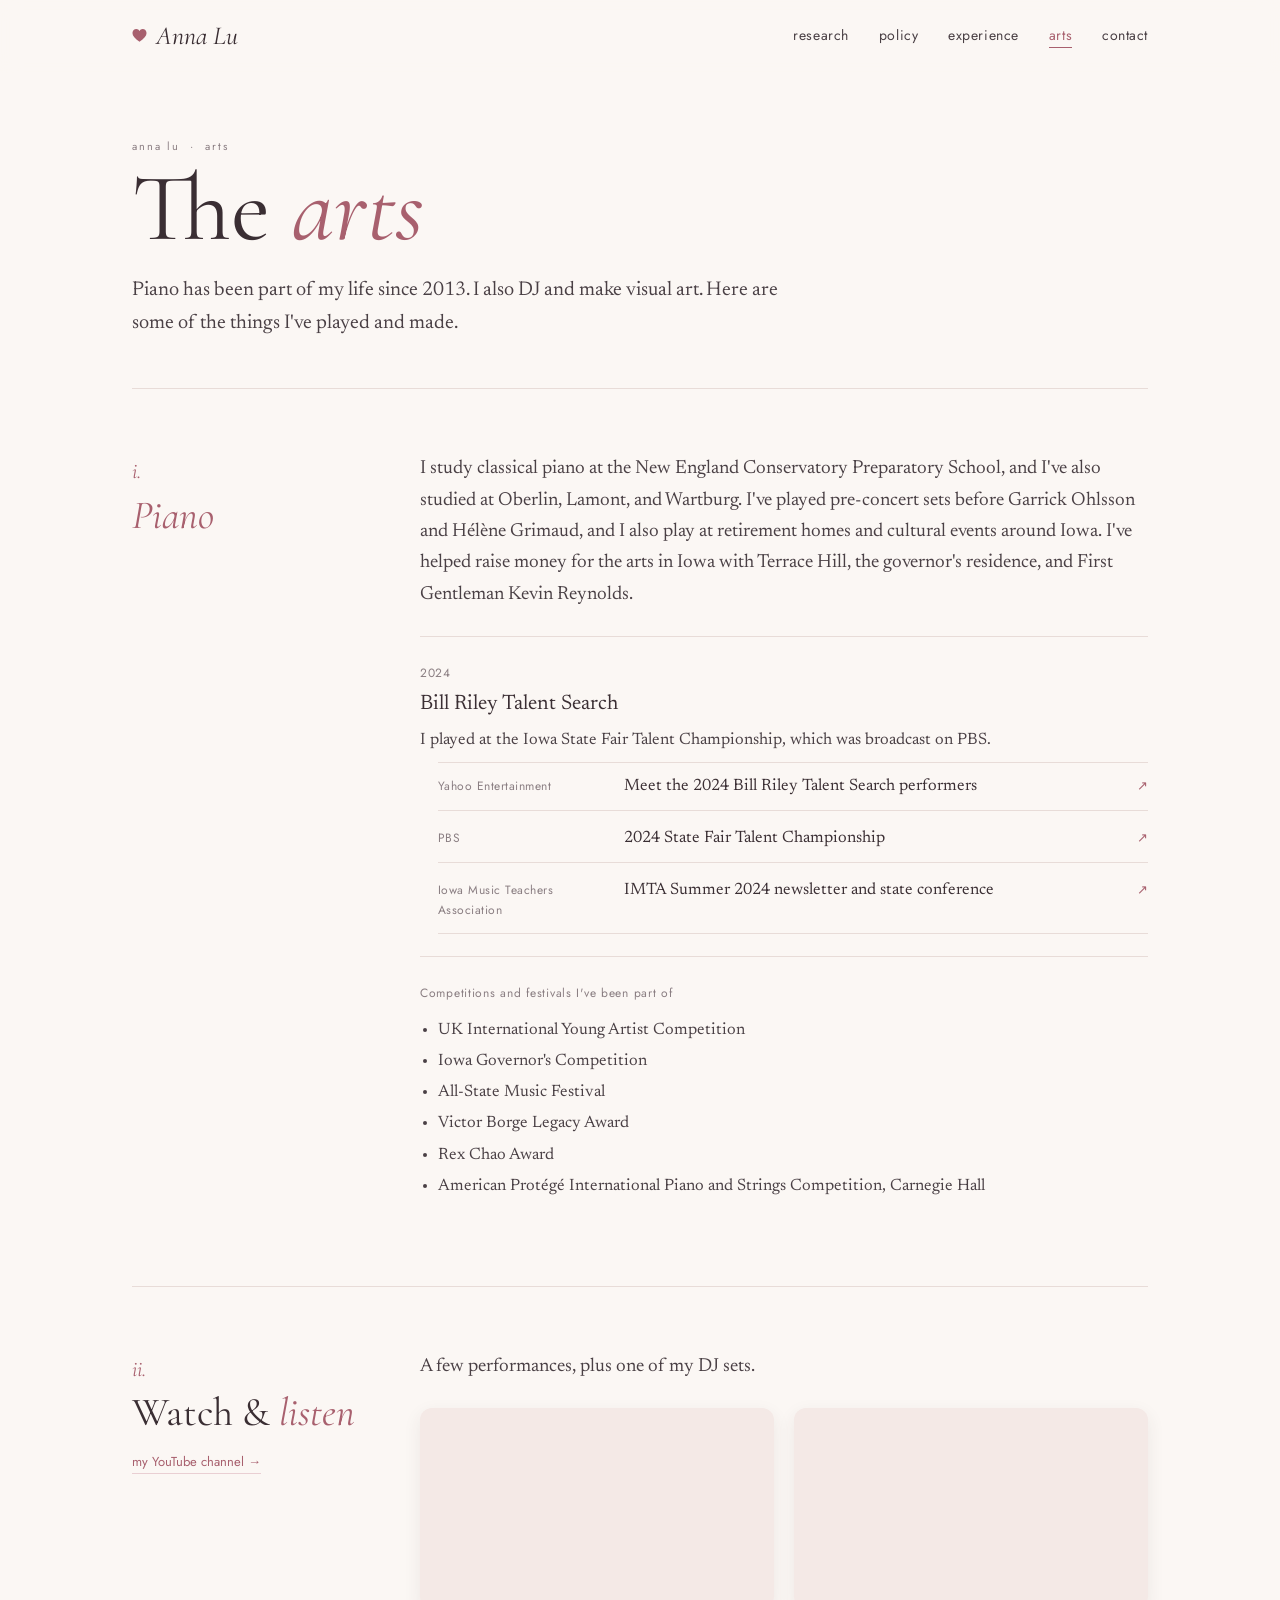
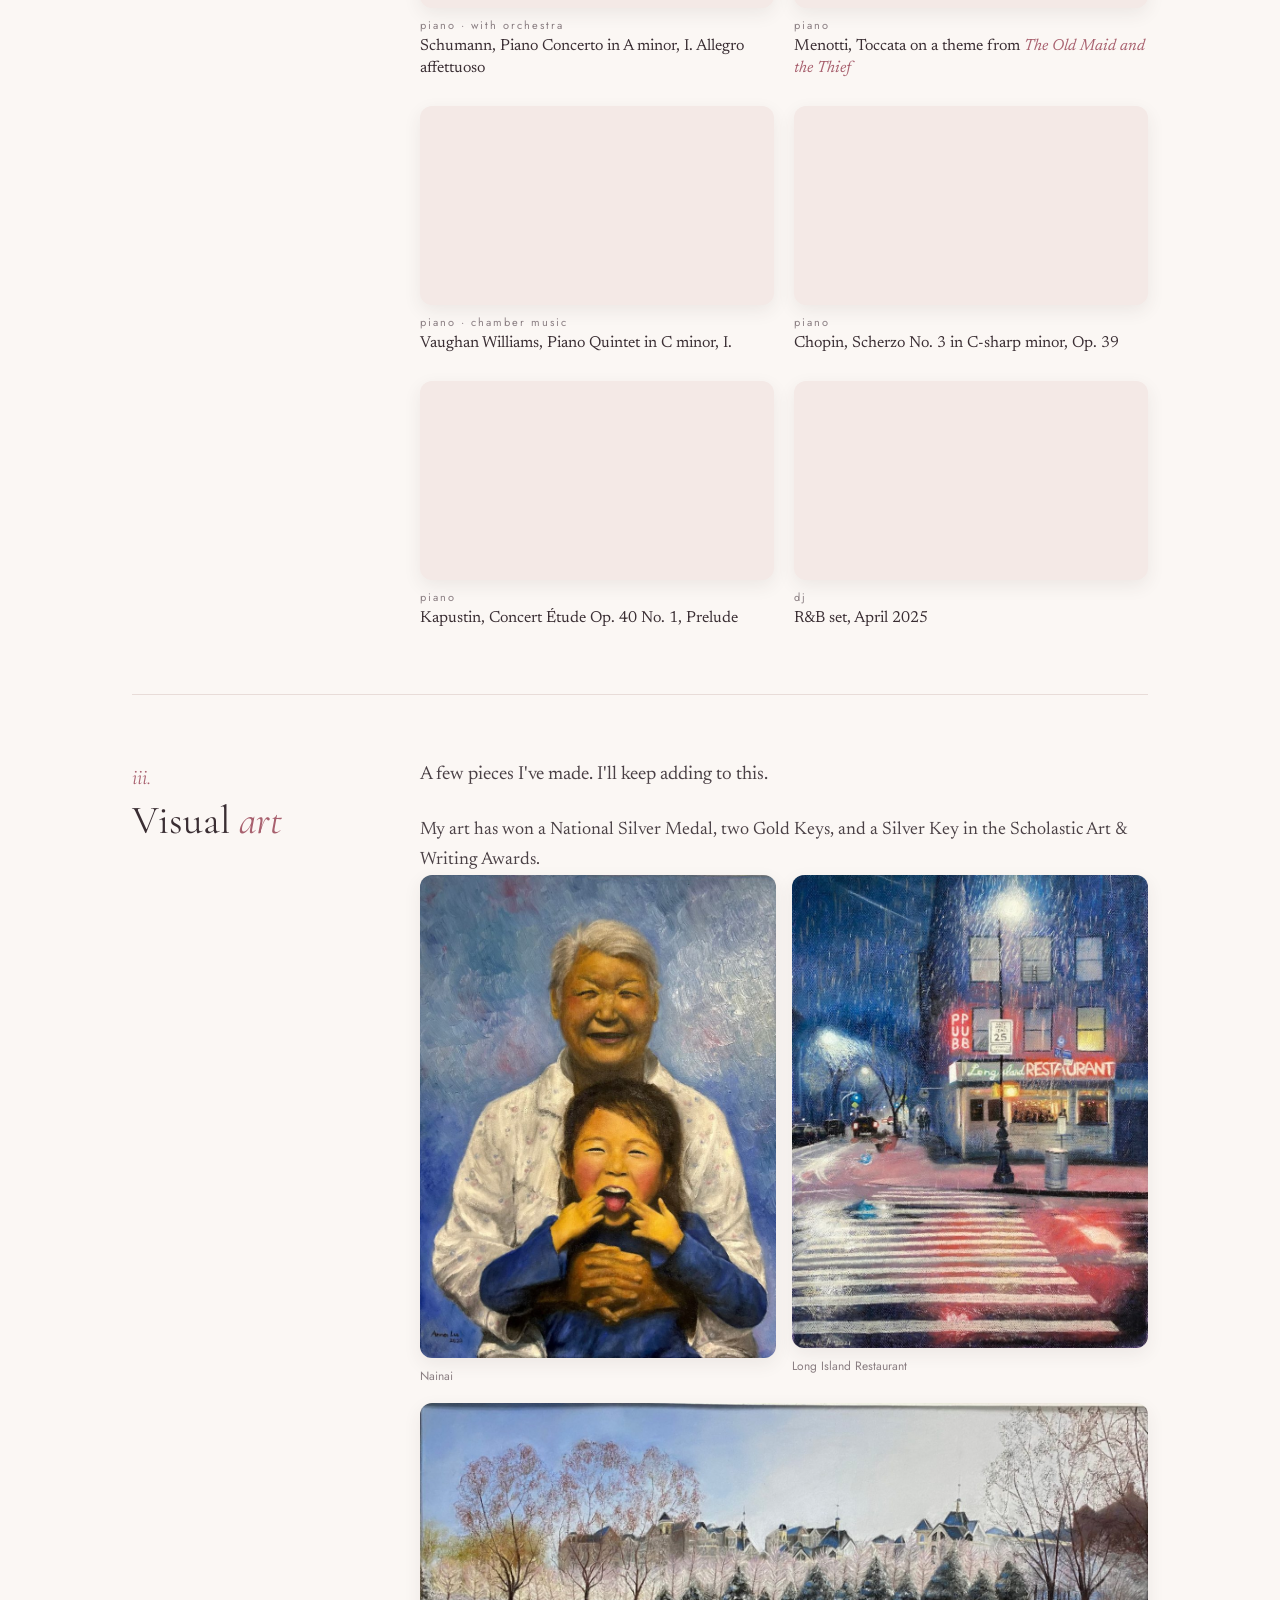
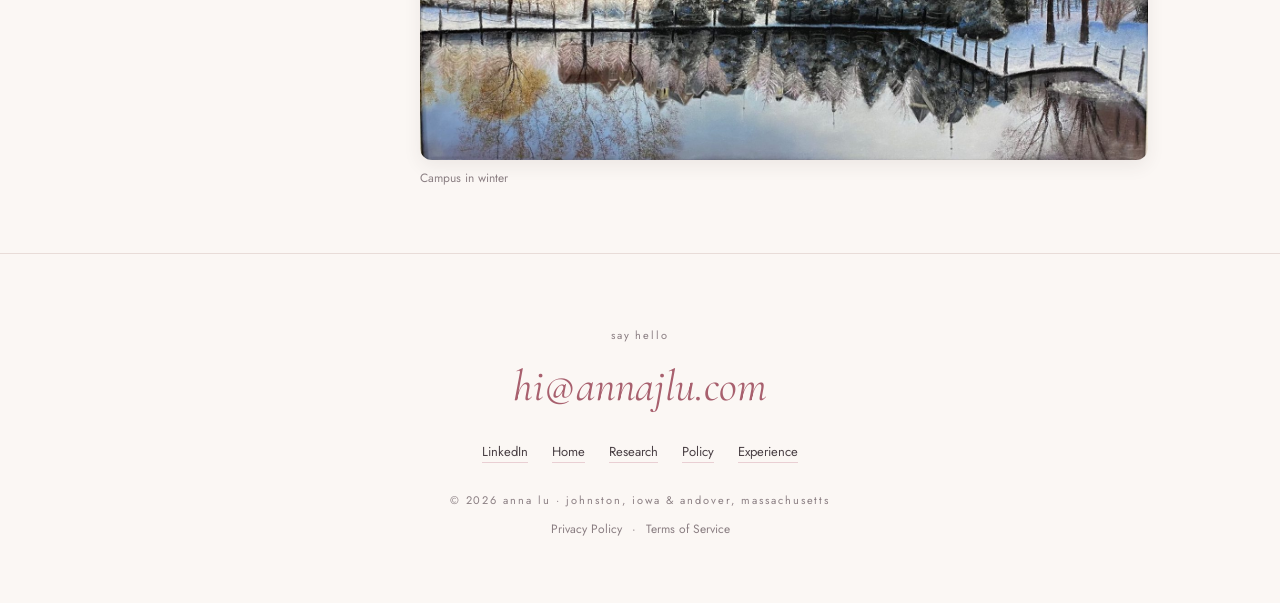
==== commit 4861c3b3: "Fold performing and giving-back lines into piano intro" ====
--- a/arts.html
+++ b/arts.html
@@ -87,7 +87,7 @@
         <h2><em>Piano</em></h2>
       </div>
       <div class="reveal">
-        <p class="lead">I study classical piano at the New England Conservatory Preparatory School, and I've also studied at Oberlin, Lamont, and Wartburg.</p>
+        <p class="lead">I study classical piano at the New England Conservatory Preparatory School, and I've also studied at Oberlin, Lamont, and Wartburg. I've played pre-concert sets before Garrick Ohlsson and Hélène Grimaud, and I also play at retirement homes and cultural events around Iowa. I've helped raise money for the arts in Iowa with Terrace Hill, the governor's residence, and First Gentleman Kevin Reynolds.</p>
         <div class="entry">
           <span class="when">2024</span>
           <div class="t">Bill Riley Talent Search</div>
@@ -112,18 +112,6 @@
         </div>
 
         <div class="entry">
-          <span class="when">Performances</span>
-          <div class="t">Playing for others</div>
-          <p>I've played pre-concert sets before Garrick Ohlsson and Hélène Grimaud, and I also play at retirement homes and cultural events around Iowa.</p>
-        </div>
-
-        <div class="entry">
-          <span class="when">Giving back</span>
-          <div class="t">Supporting the arts in Iowa</div>
-          <p>I've helped raise money for the arts in Iowa with Terrace Hill, the governor's residence, and First Gentleman Kevin Reynolds.</p>
-        </div>
-
-        <div class="entry">
           <span class="when">Competitions and festivals I've been part of</span>
           <ul>
             <li>UK International Young Artist Competition</li>
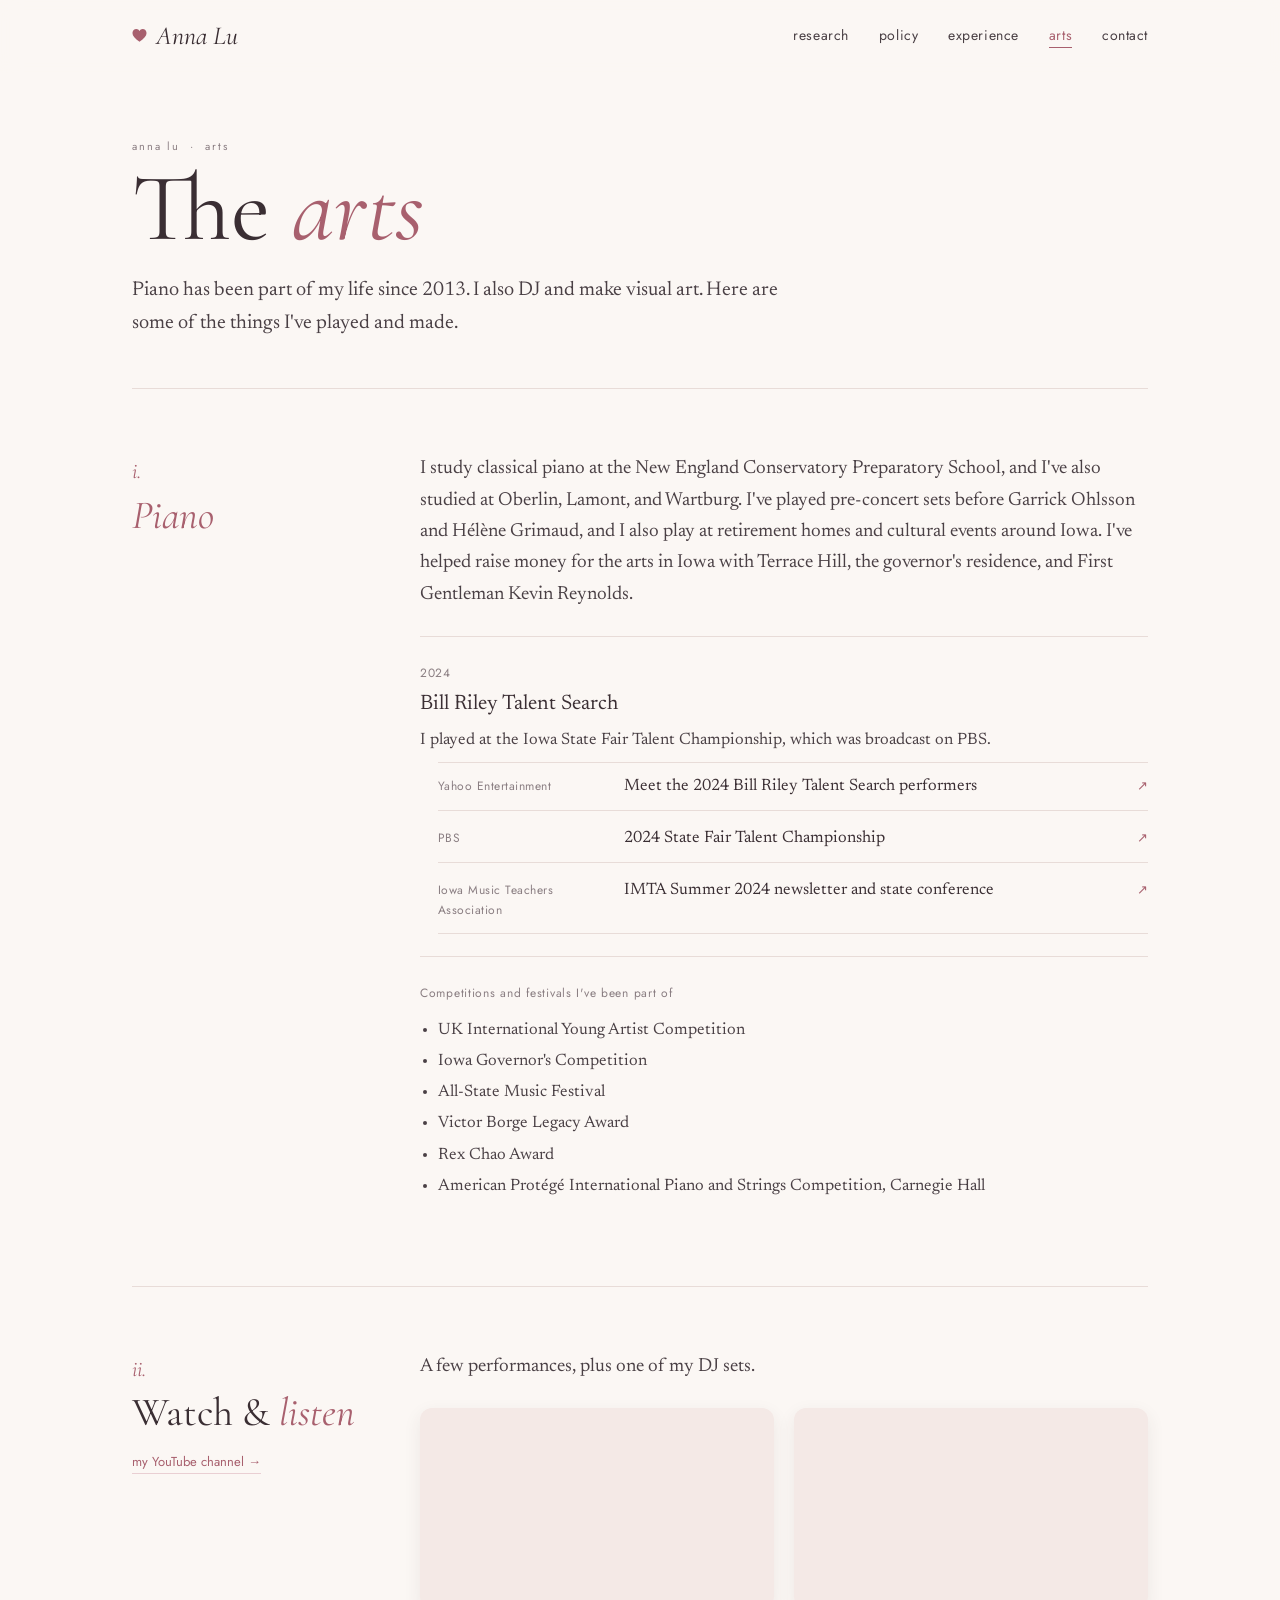
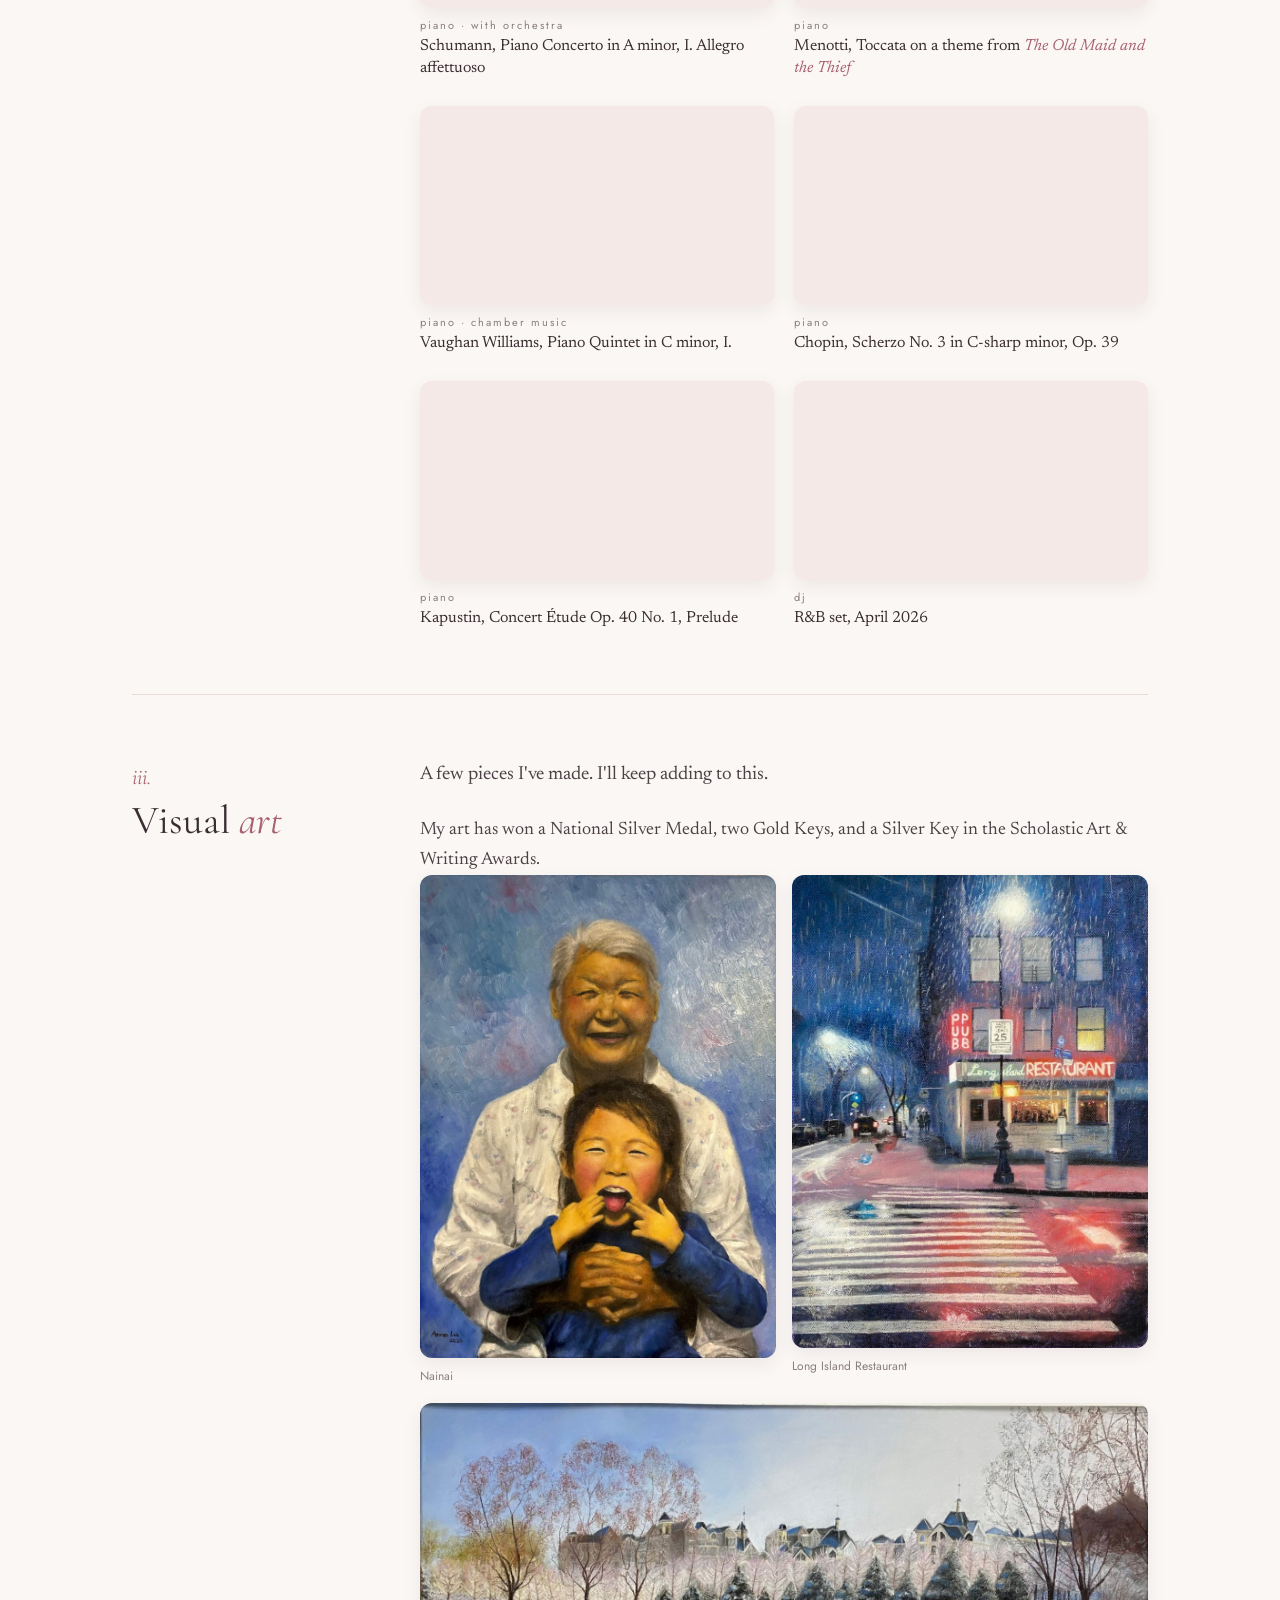
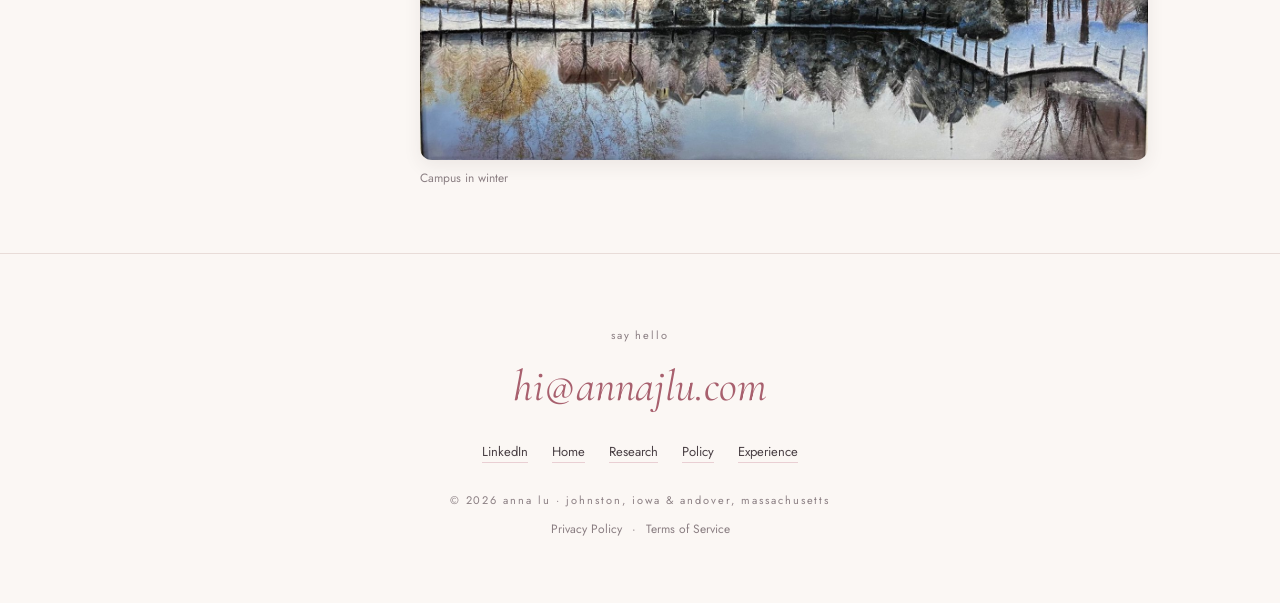
==== commit 365e30d6: "Correct the DJ set date to 2026" ====
--- a/arts.html
+++ b/arts.html
@@ -156,8 +156,8 @@
             <figcaption><span class="label">piano</span>Kapustin, Concert Étude Op. 40 No. 1, Prelude</figcaption>
           </figure>
           <figure class="video">
-            <div class="video-frame"><iframe src="https://www.youtube-nocookie.com/embed/q9rAzDajuJ0?rel=0" title="R&amp;B set, April 2025" loading="lazy" allow="accelerometer; autoplay; clipboard-write; encrypted-media; gyroscope; picture-in-picture; web-share" referrerpolicy="strict-origin-when-cross-origin" allowfullscreen></iframe></div>
-            <figcaption><span class="label">dj</span>R&amp;B set, April 2025</figcaption>
+            <div class="video-frame"><iframe src="https://www.youtube-nocookie.com/embed/q9rAzDajuJ0?rel=0" title="R&amp;B set, April 2026" loading="lazy" allow="accelerometer; autoplay; clipboard-write; encrypted-media; gyroscope; picture-in-picture; web-share" referrerpolicy="strict-origin-when-cross-origin" allowfullscreen></iframe></div>
+            <figcaption><span class="label">dj</span>R&amp;B set, April 2026</figcaption>
           </figure>
         </div>
       </div>
--- a/styles.css
+++ b/styles.css
@@ -358,6 +358,9 @@
   .frames-grid { grid-template-columns: repeat(2, minmax(0, 1fr)); }
 }
 
+.elected { margin-left: 4px; font-family: var(--sans); font-size: 12px; letter-spacing: .08em; color: var(--accent-deep); white-space: nowrap; vertical-align: 2px; }
+.elected strong { font-weight: 500; }
+
 /* ===== Videos (arts page) ===== */
 .videos { display: grid; grid-template-columns: repeat(2, minmax(0, 1fr)); gap: 26px 20px; }
 .video { margin: 0; }
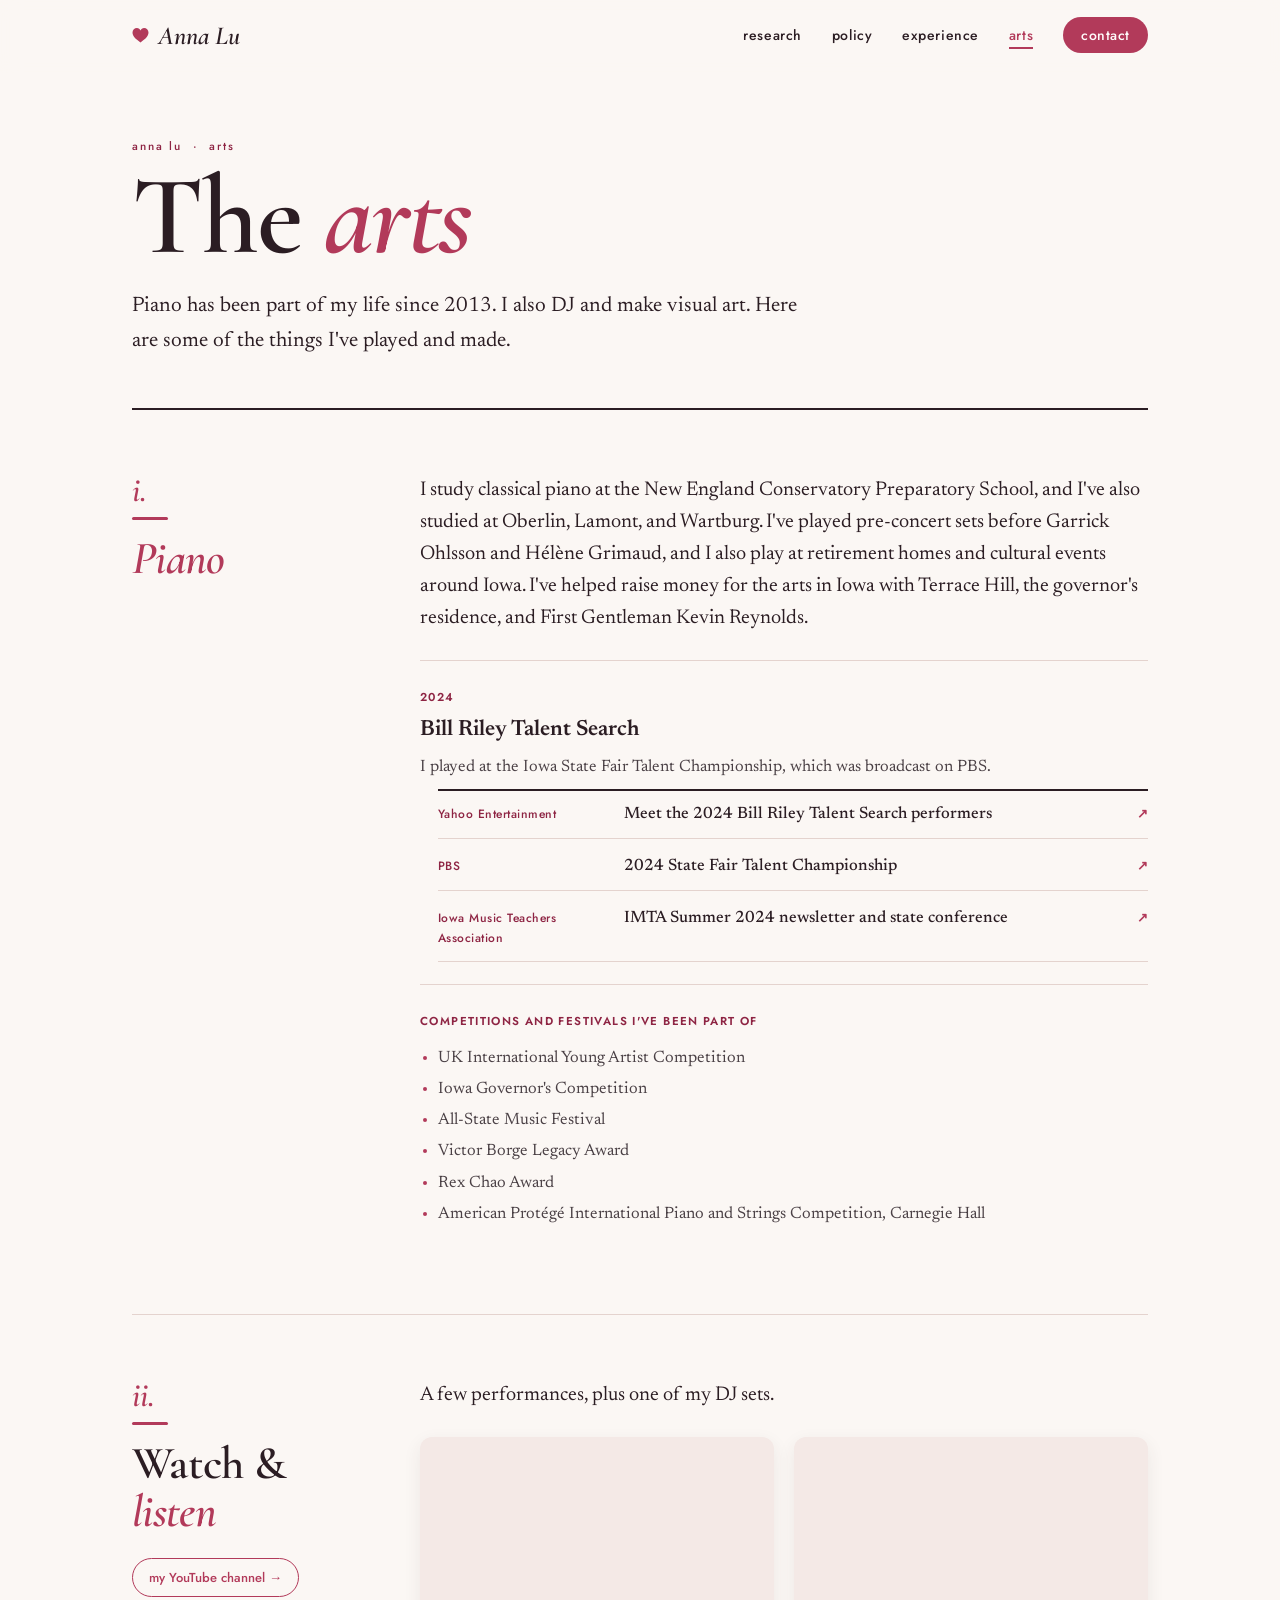
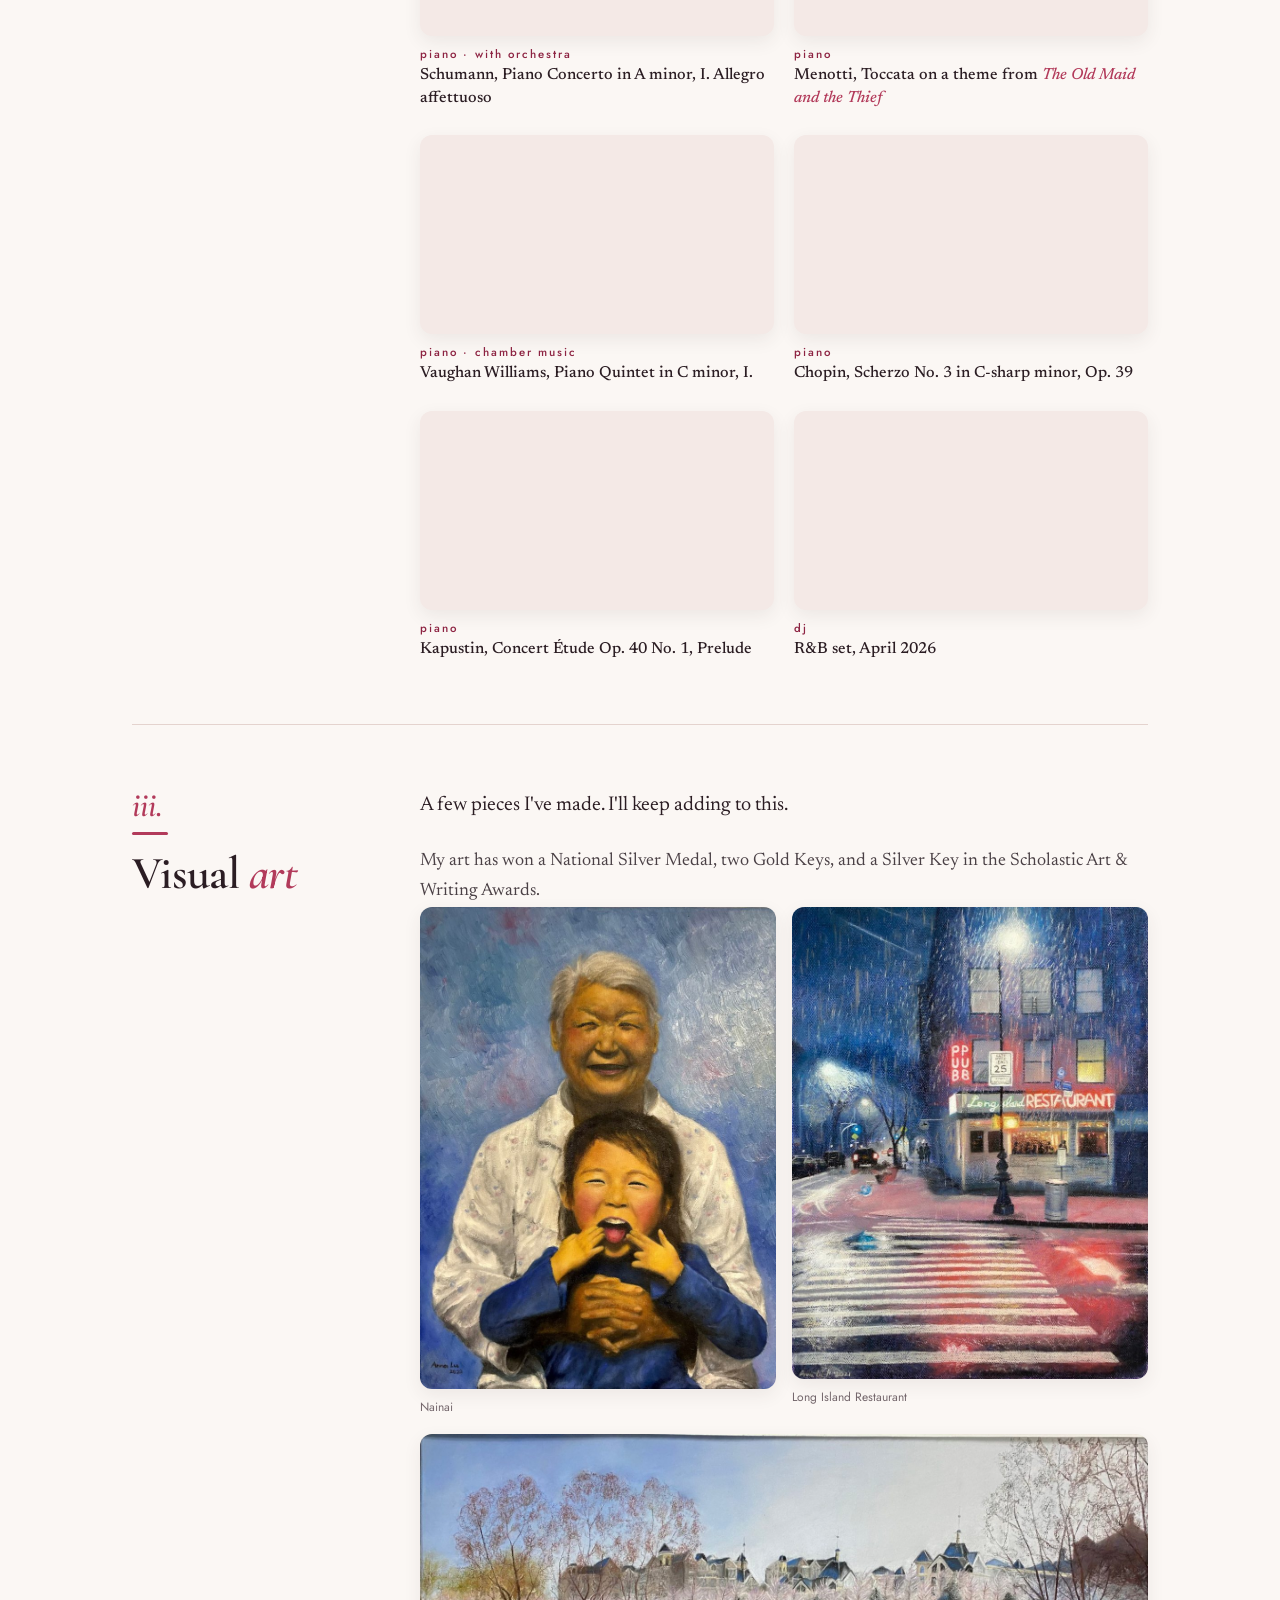
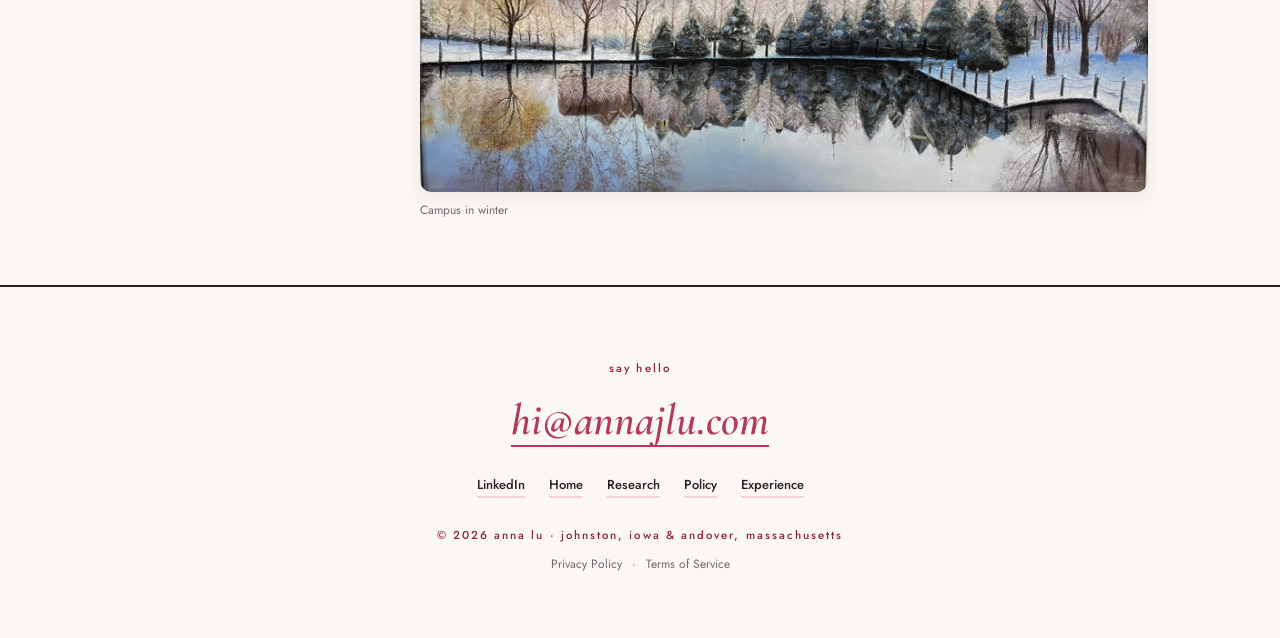
==== commit 6a23dc89: "Bolder design: stronger type, richer rose" ====
--- a/arts.html
+++ b/arts.html
@@ -28,7 +28,7 @@
   <meta name="theme-color" content="#fbf7f4">
   <link rel="preconnect" href="https://fonts.googleapis.com">
   <link rel="preconnect" href="https://fonts.gstatic.com" crossorigin>
-  <link href="https://fonts.googleapis.com/css2?family=Cormorant+Garamond:ital,wght@0,400;0,500;1,400;1,500&family=Newsreader:ital,opsz,wght@0,6..72,400;0,6..72,500;1,6..72,400&family=Jost:wght@400;500&display=swap" rel="stylesheet">
+  <link href="https://fonts.googleapis.com/css2?family=Cormorant+Garamond:ital,wght@0,400;0,500;0,600;0,700;1,400;1,500;1,600;1,700&family=Newsreader:ital,opsz,wght@0,6..72,400;0,6..72,500;0,6..72,600;1,6..72,400;1,6..72,500&family=Jost:wght@400;500;600&display=swap" rel="stylesheet">
   <link rel="stylesheet" href="/styles.css">
   <script>window.va = window.va || function () { (window.vaq = window.vaq || []).push(arguments); };</script>
   <script defer src="/_vercel/insights/script.js"></script>
--- a/styles.css
+++ b/styles.css
@@ -1,16 +1,16 @@
-/* ===== Anna Lu: soft editorial ===== */
+/* ===== Anna Lu: bold editorial ===== */
 
 :root {
   --paper: #fbf7f4;
   --blush: #f4e9e6;
   --white: #fffdfc;
-  --ink: #3a2e33;
+  --ink: #2b1d23;
   --text: #4a4045;
-  --muted: #8a7e82;
-  --rule: #e8dcd8;
-  --accent: #a8606e;
-  --accent-deep: #8c4a58;
-  --accent-soft: #e9cfd3;
+  --muted: #74676c;
+  --rule: #e4d3ce;
+  --accent: #b23a5a;
+  --accent-deep: #8e2443;
+  --accent-soft: #f3d3db;
   --display: "Cormorant Garamond", "Didot", "Bodoni 72", Georgia, serif;
   --serif: "Newsreader", "Iowan Old Style", "Palatino Linotype", Georgia, serif;
   --sans: "Jost", "Avenir Next", "Avenir", -apple-system, sans-serif;
@@ -370,6 +370,124 @@
 .video figcaption .label { display: block; margin-bottom: 2px; }
 @media (max-width: 560px) { .videos { grid-template-columns: 1fr; } }
 
+/* ===== Bold layer =====
+   Same paper and body text; stronger type, a richer rose, and clear hierarchy.
+   Kept late in the sheet so it overrides the base rules above it. */
+:focus-visible { outline: 2px solid var(--accent); outline-offset: 3px; border-radius: 4px; }
+::selection { background: var(--accent); color: var(--white); }
+
+/* Type */
+em { font-weight: inherit; }
+.label { color: var(--accent-deep); font-weight: 500; font-size: 11.5px; }
+.text-link { font-weight: 500; border-bottom: 2px solid var(--accent-soft); }
+.text-link:hover { color: var(--accent-deep); border-color: var(--accent); }
+
+/* Nav */
+.brand { font-weight: 600; }
+.brand-heart { width: 17px; height: 17px; }
+.nav a { color: var(--ink); font-weight: 500; border-bottom-width: 2px; }
+.nav a:hover, .nav a[aria-current="page"] { color: var(--accent); border-color: var(--accent); }
+.nav li:last-child a {
+  background: var(--accent); color: var(--white); border: 0;
+  padding: 8px 18px; border-radius: 999px;
+  transition: background .25s var(--ease), transform .3s var(--ease), box-shadow .3s var(--ease);
+}
+.nav li:last-child a:hover { background: var(--accent-deep); color: var(--white); transform: translateY(-1px); box-shadow: 0 6px 16px rgba(178, 58, 90, .28); }
+.progress { height: 2px; }
+
+/* Masthead */
+.hello { font-weight: 600; font-size: 30px; }
+.mast h1 { font-weight: 600; letter-spacing: -.025em; }
+.mast .dek { color: var(--ink); }
+.mast-links .text-link { font-size: 15px; }
+.arch { border-width: 3px; box-shadow: 0 18px 40px rgba(178, 58, 90, .16); }
+
+/* Page headers */
+.page-head { border-bottom: 2px solid var(--ink); }
+.page-head h1 { font-weight: 600; font-size: clamp(60px, 9vw, 112px); letter-spacing: -.02em; }
+.page-head h1 em, .sec-head h2 em, .mast h1 em { font-weight: 600; }
+.page-head .dek { color: var(--ink); font-size: 21px; }
+
+/* "Right now" box */
+.now { background: var(--white); border: 1px solid var(--rule); border-top: 4px solid var(--accent); box-shadow: 0 12px 30px rgba(43, 29, 35, .06); }
+.now li { font-weight: 600; color: var(--ink); }
+.now li span { font-weight: 400; }
+
+/* Press strip */
+.press { border-top: 2px solid var(--ink); border-bottom: 2px solid var(--ink); }
+.press .outlet { font-weight: 600; font-size: 22px; }
+
+/* Sections */
+.sec-num {
+  font-weight: 600; font-size: 34px; line-height: 1; color: var(--accent);
+  padding-bottom: 12px; position: relative;
+}
+.sec-num::after { content: ""; position: absolute; left: 0; bottom: 0; width: 36px; height: 3px; border-radius: 3px; background: var(--accent); }
+.sec-head h2 { font-weight: 600; font-size: 46px; letter-spacing: -.015em; margin-top: 14px; }
+.sec-head .more {
+  margin-top: 22px; padding: 8px 16px; border: 1.5px solid var(--accent); border-radius: 999px;
+  font-weight: 500; color: var(--accent);
+  transition: background .25s var(--ease), color .25s var(--ease), transform .3s var(--ease);
+}
+.sec-head .more:hover { background: var(--accent); color: var(--white); border-color: var(--accent); transform: translateY(-1px); }
+.lead { color: var(--ink); font-size: 20px; line-height: 1.6; }
+
+/* Entries */
+.entry .when { color: var(--accent-deep); font-weight: 600; text-transform: uppercase; font-size: 11.5px; letter-spacing: .12em; }
+.entry .t { font-weight: 600; font-size: 22px; margin-top: 4px; }
+.entry ul li::marker { color: var(--accent); }
+
+/* Chips */
+.chip { background: var(--accent-soft); color: var(--accent-deep); font-weight: 500; font-size: 12px; padding: 6px 14px; }
+a.chip:hover { background: var(--accent); color: var(--white); box-shadow: 0 6px 16px rgba(178, 58, 90, .25); }
+.chip.solid { background: var(--accent); color: var(--white); }
+
+/* Cards */
+.card { border-top: 3px solid var(--accent); box-shadow: 0 8px 22px rgba(43, 29, 35, .04); }
+.card h3 { font-weight: 600; font-size: 26px; }
+a.card:hover { border-color: var(--accent); box-shadow: 0 16px 34px rgba(178, 58, 90, .14); }
+.card .go { font-weight: 600; }
+
+/* Link lists */
+.links { border-top: 2px solid var(--ink); }
+.links .src { color: var(--accent-deep); font-weight: 500; }
+.links .ttl { font-weight: 500; }
+.links .arr { font-weight: 600; transition: transform .3s var(--ease); }
+.links a:hover .arr { transform: translate(2px, -2px); }
+
+/* Honors */
+.honors .yr { font-weight: 600; }
+.honors strong { font-weight: 600; }
+
+/* Publications */
+.pub h3 { font-weight: 600; }
+.pub .abstract { border-left: 3px solid var(--accent); }
+
+/* Elected badge */
+.elected {
+  display: inline-block; margin-left: 8px; padding: 3px 10px; border-radius: 999px;
+  background: var(--accent); color: var(--white); font-size: 11px; letter-spacing: .1em;
+  vertical-align: 3px; line-height: 1.4;
+}
+.elected strong { font-weight: 600; }
+
+/* Photos and videos */
+.frames-title { font-weight: 600; font-size: 32px; color: var(--ink); }
+.video figcaption { font-weight: 500; }
+
+/* Footer */
+.footer { border-top: 2px solid var(--ink); }
+.footer .big { font-weight: 600; }
+.footer .big a { background-image: linear-gradient(var(--accent), var(--accent)); background-size: 100% 2px; }
+.footer .big a:hover { color: var(--accent-deep); }
+.footer .social a { font-weight: 500; color: var(--ink); border-bottom: 2px solid var(--accent-soft); }
+.footer .social a:hover { border-color: var(--accent); }
+
+@media (max-width: 820px) {
+  .sec-head h2 { font-size: 38px; }
+  .nav li:last-child a { display: inline-block; margin: 8px 0 4px; }
+}
+
 /* ===== Reduced motion =====
    Kept at the very end of the file on purpose: it has to win against every
    animation declared above it, including the ones near the foot of the sheet.
@@ -385,7 +503,10 @@
   a.card,
   a.card .go,
   .press .outlet,
-  .chip { transition: none; }
+  .chip,
+  .sec-head .more,
+  .nav li:last-child a,
+  .links .arr { transition: none; }
   a.card:hover,
   a.card:hover .go,
   .press .outlet:hover,
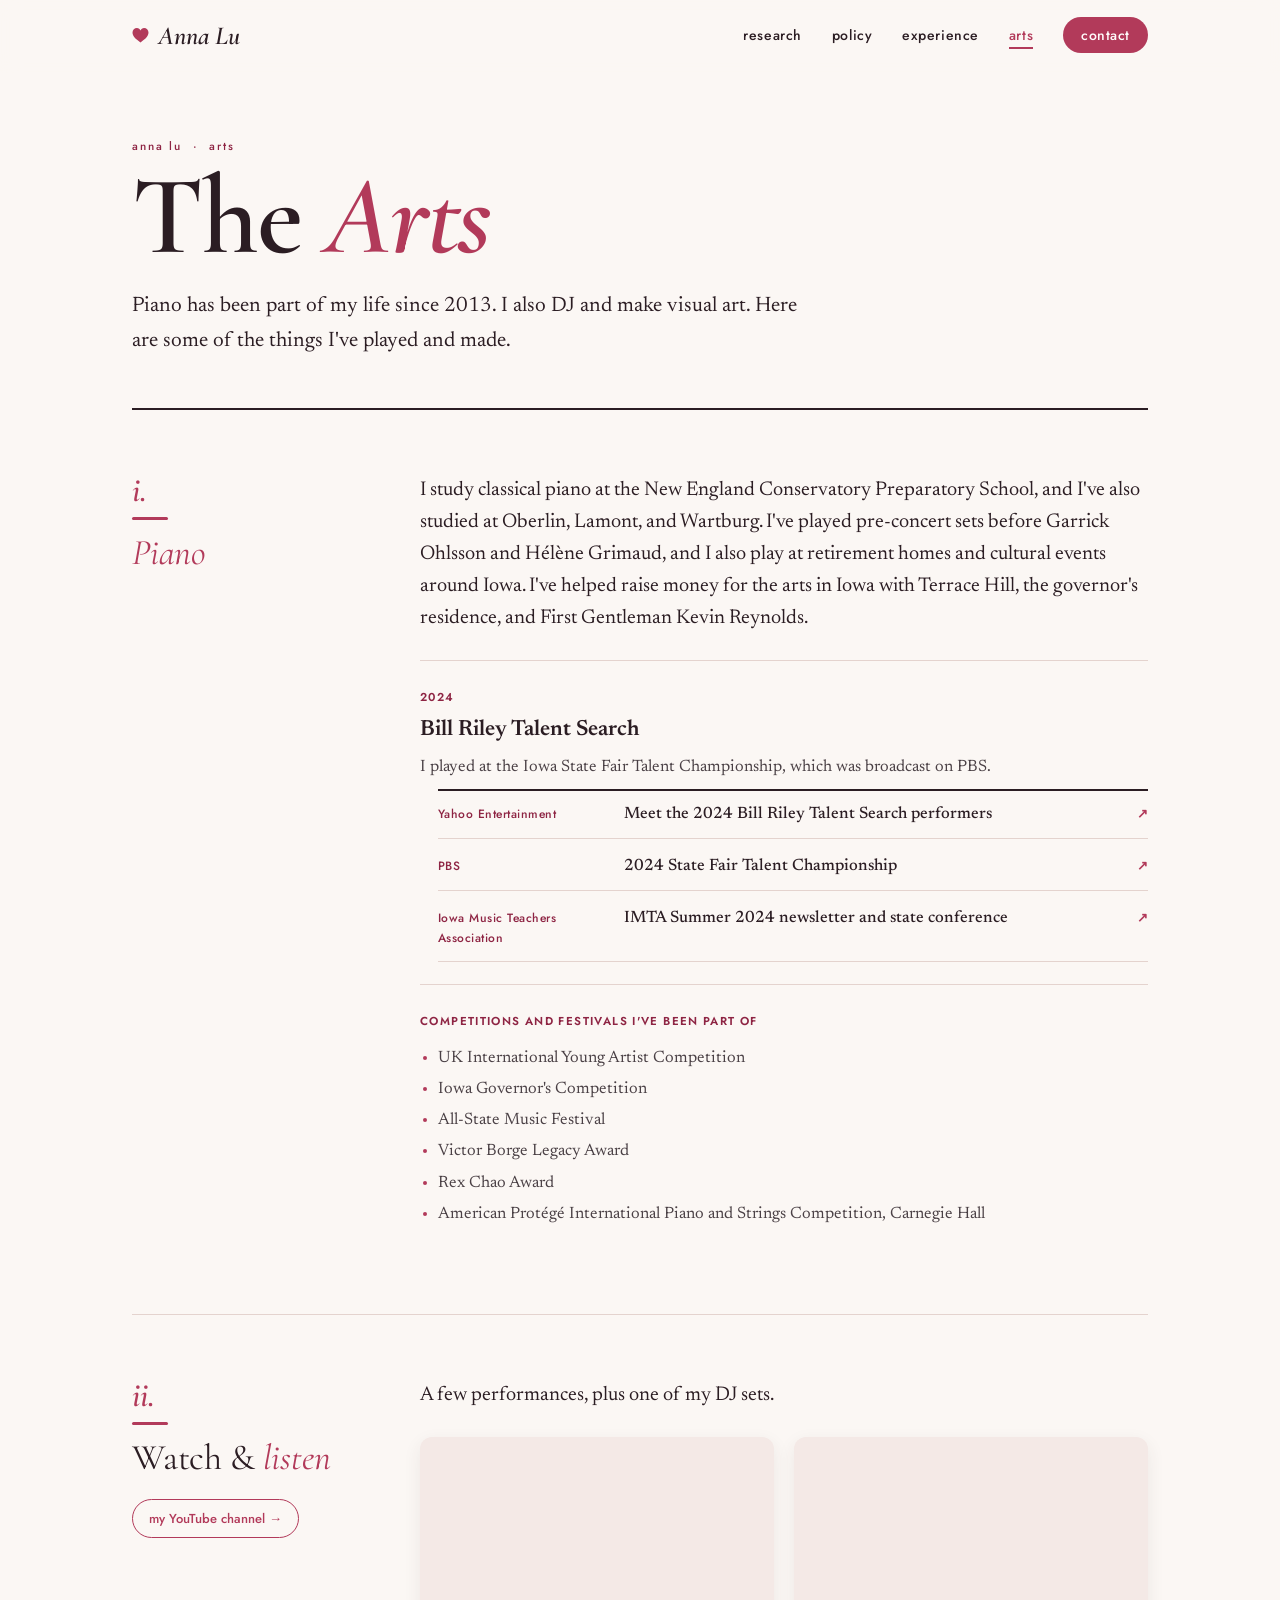
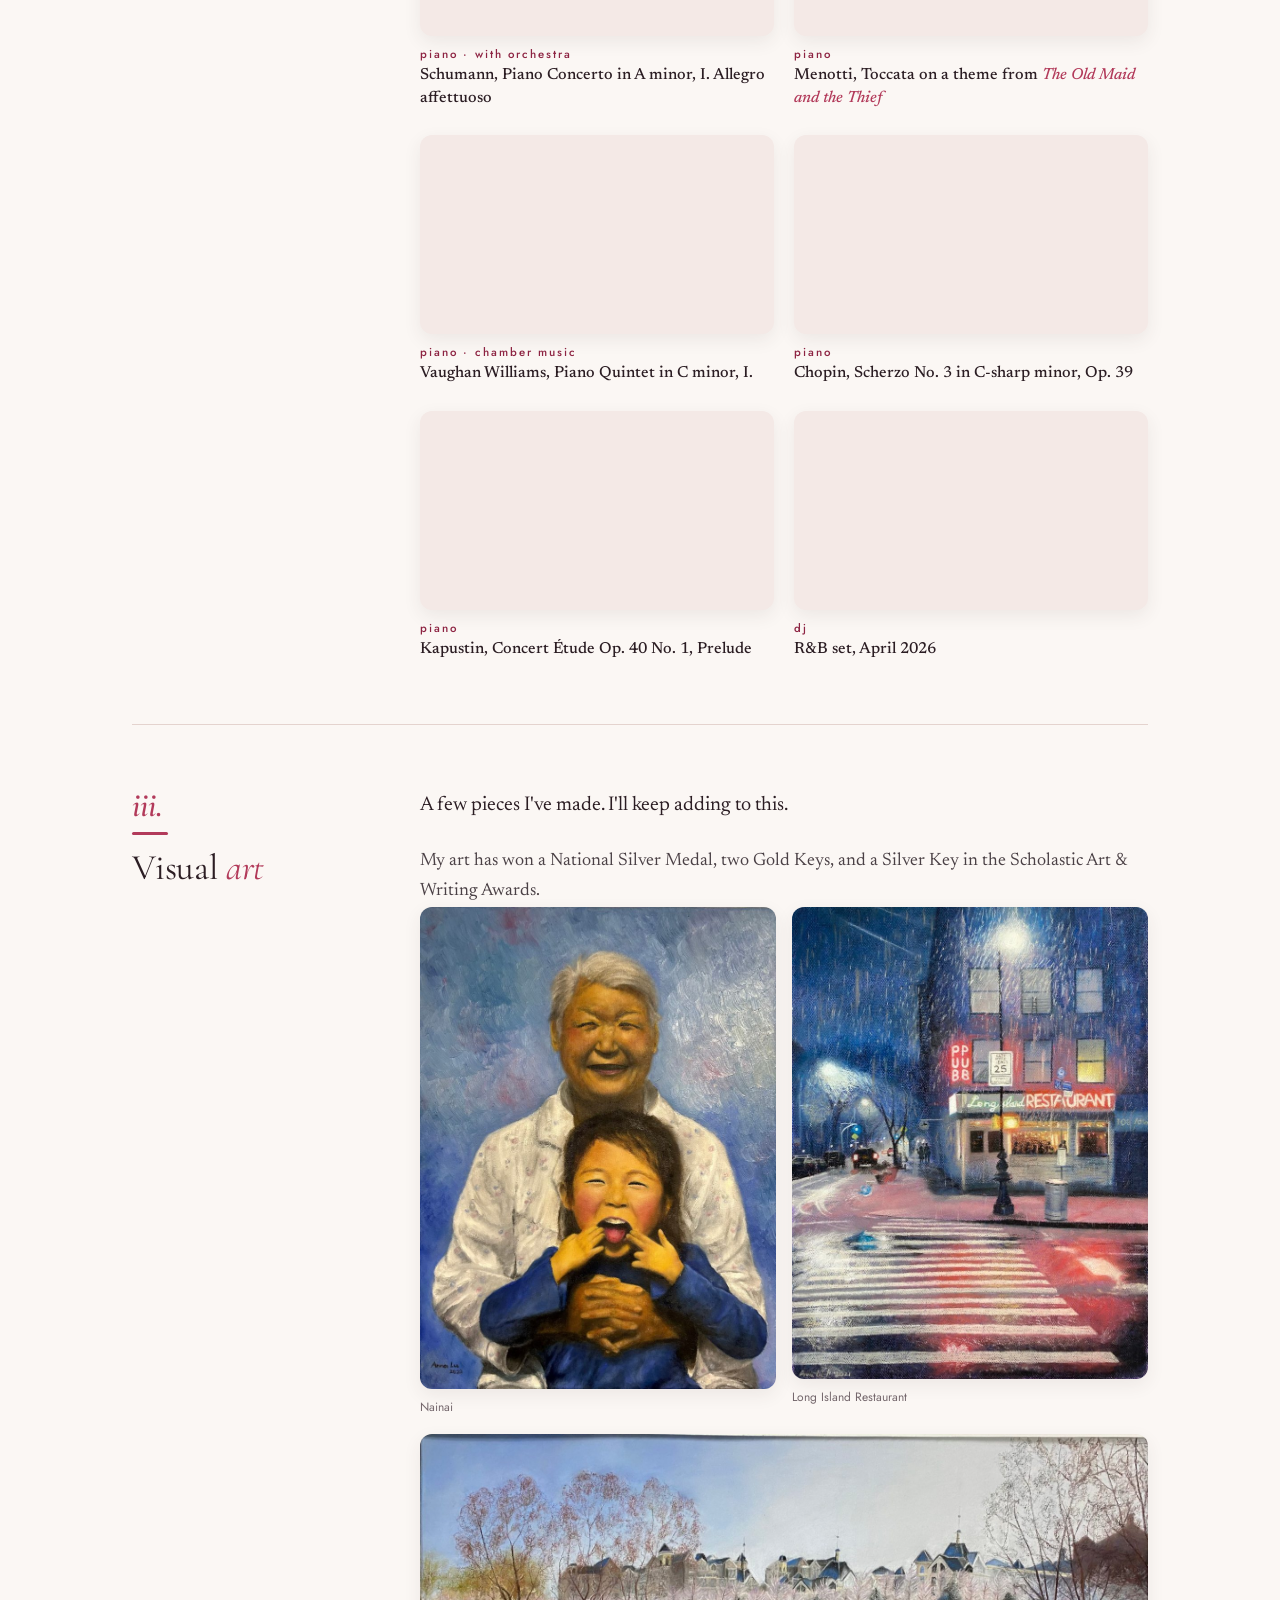
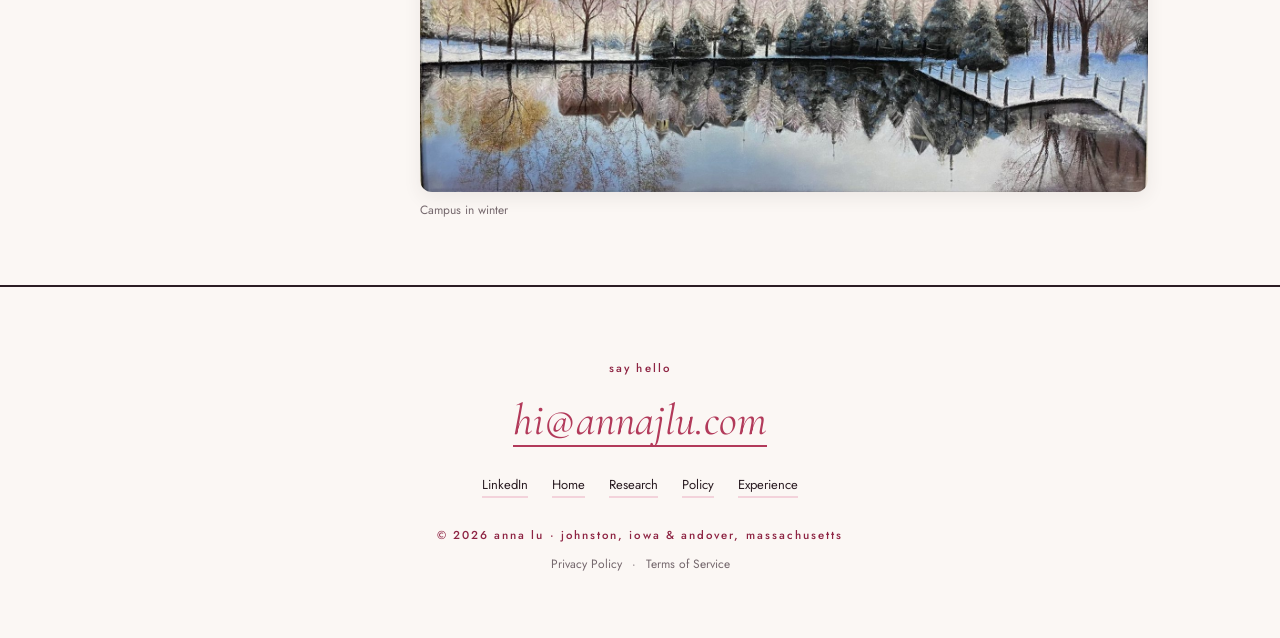
==== commit 7b54e8b8: "Remove VC section; title-case titles; unbold footer" ====
--- a/arts.html
+++ b/arts.html
@@ -76,7 +76,7 @@
 
     <section class="page-head">
       <p class="label">anna lu &nbsp;·&nbsp; arts</p>
-      <h1>The <em>arts</em></h1>
+      <h1>The <em>Arts</em></h1>
       <p class="dek">Piano has been part of my life since 2013. I also DJ and make visual art. Here are some of the things I've played and made.</p>
     </section>
 
--- a/styles.css
+++ b/styles.css
@@ -405,7 +405,7 @@
 /* Page headers */
 .page-head { border-bottom: 2px solid var(--ink); }
 .page-head h1 { font-weight: 600; font-size: clamp(60px, 9vw, 112px); letter-spacing: -.02em; }
-.page-head h1 em, .sec-head h2 em, .mast h1 em { font-weight: 600; }
+.page-head h1 em, .mast h1 em { font-weight: 600; }
 .page-head .dek { color: var(--ink); font-size: 21px; }
 
 /* "Right now" box */
@@ -423,7 +423,7 @@
   padding-bottom: 12px; position: relative;
 }
 .sec-num::after { content: ""; position: absolute; left: 0; bottom: 0; width: 36px; height: 3px; border-radius: 3px; background: var(--accent); }
-.sec-head h2 { font-weight: 600; font-size: 46px; letter-spacing: -.015em; margin-top: 14px; }
+.sec-head h2 { font-weight: 400; font-size: 36px; letter-spacing: -.005em; margin-top: 14px; }
 .sec-head .more {
   margin-top: 22px; padding: 8px 16px; border: 1.5px solid var(--accent); border-radius: 999px;
   font-weight: 500; color: var(--accent);
@@ -477,14 +477,14 @@
 
 /* Footer */
 .footer { border-top: 2px solid var(--ink); }
-.footer .big { font-weight: 600; }
+.footer .big { font-weight: 400; }
 .footer .big a { background-image: linear-gradient(var(--accent), var(--accent)); background-size: 100% 2px; }
 .footer .big a:hover { color: var(--accent-deep); }
-.footer .social a { font-weight: 500; color: var(--ink); border-bottom: 2px solid var(--accent-soft); }
+.footer .social a { font-weight: 400; color: var(--ink); border-bottom: 2px solid var(--accent-soft); }
 .footer .social a:hover { border-color: var(--accent); }
 
 @media (max-width: 820px) {
-  .sec-head h2 { font-size: 38px; }
+  .sec-head h2 { font-size: 32px; }
   .nav li:last-child a { display: inline-block; margin: 8px 0 4px; }
 }
 
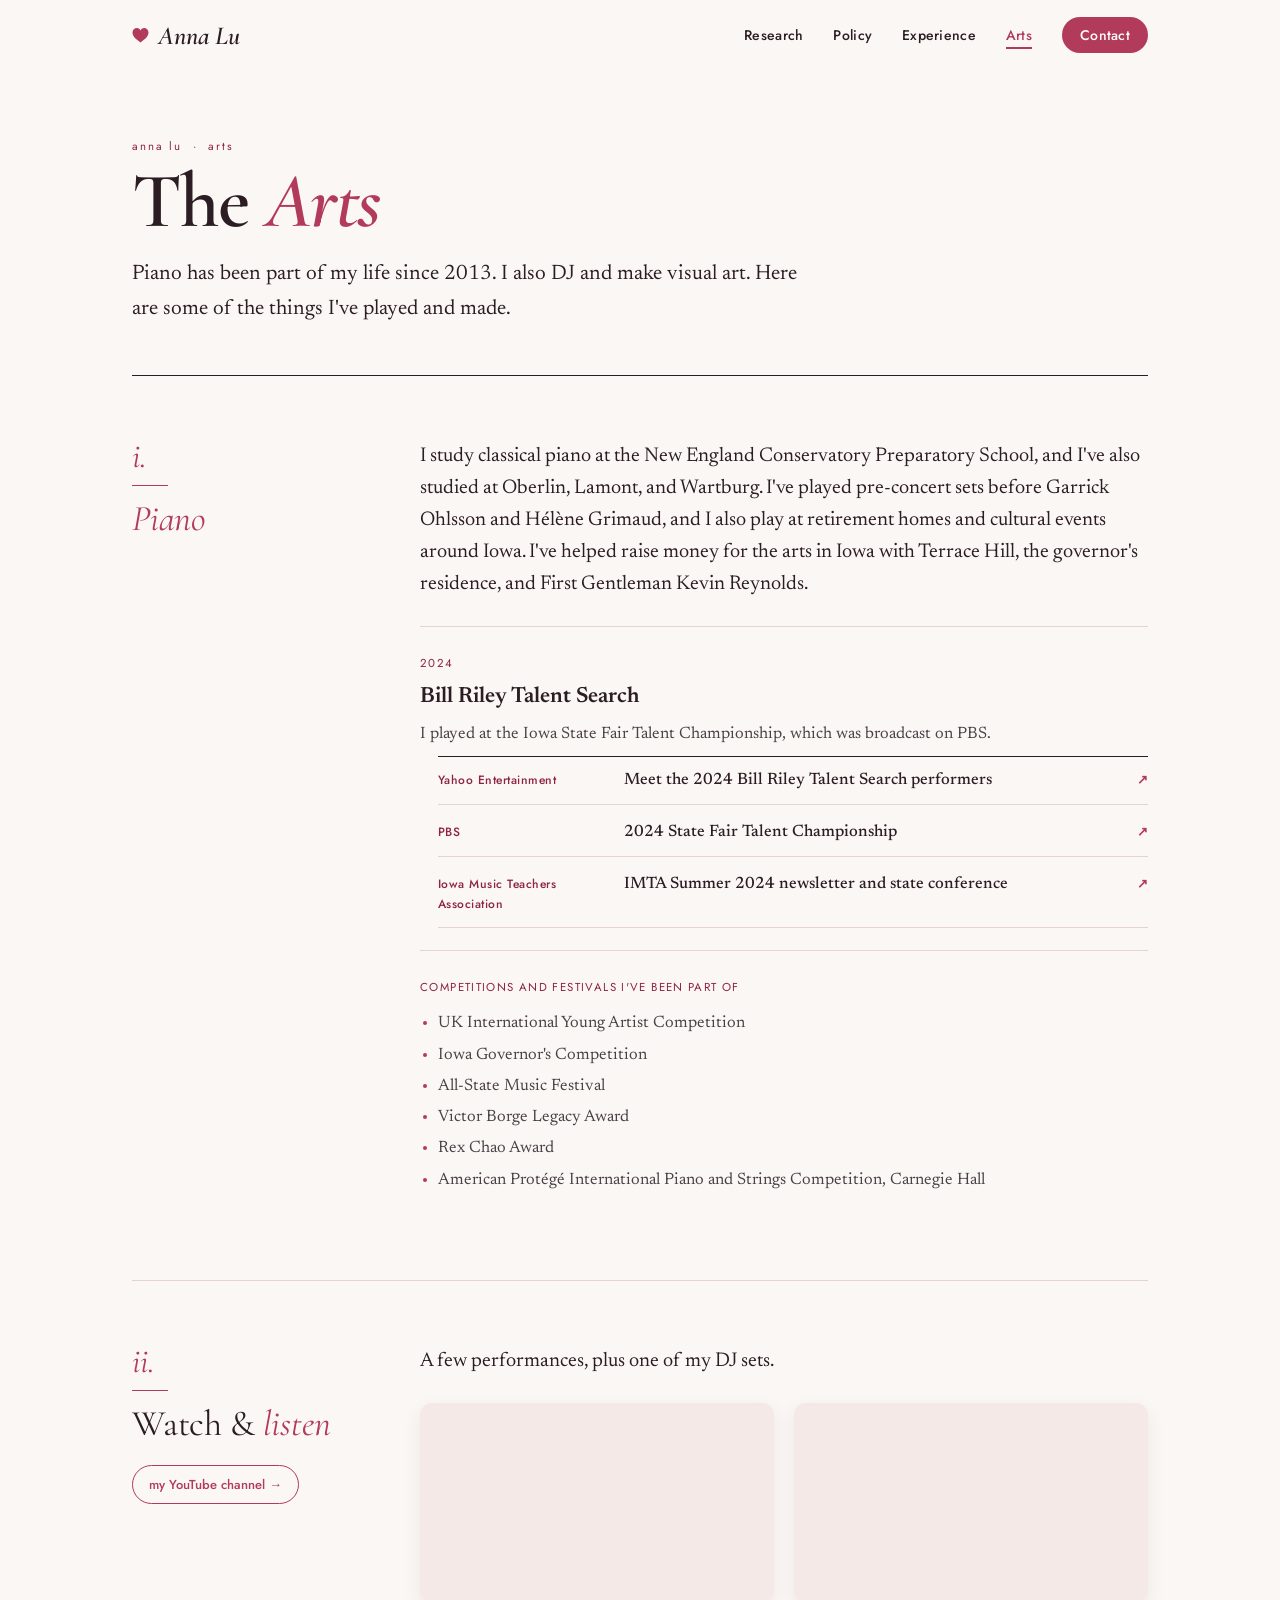
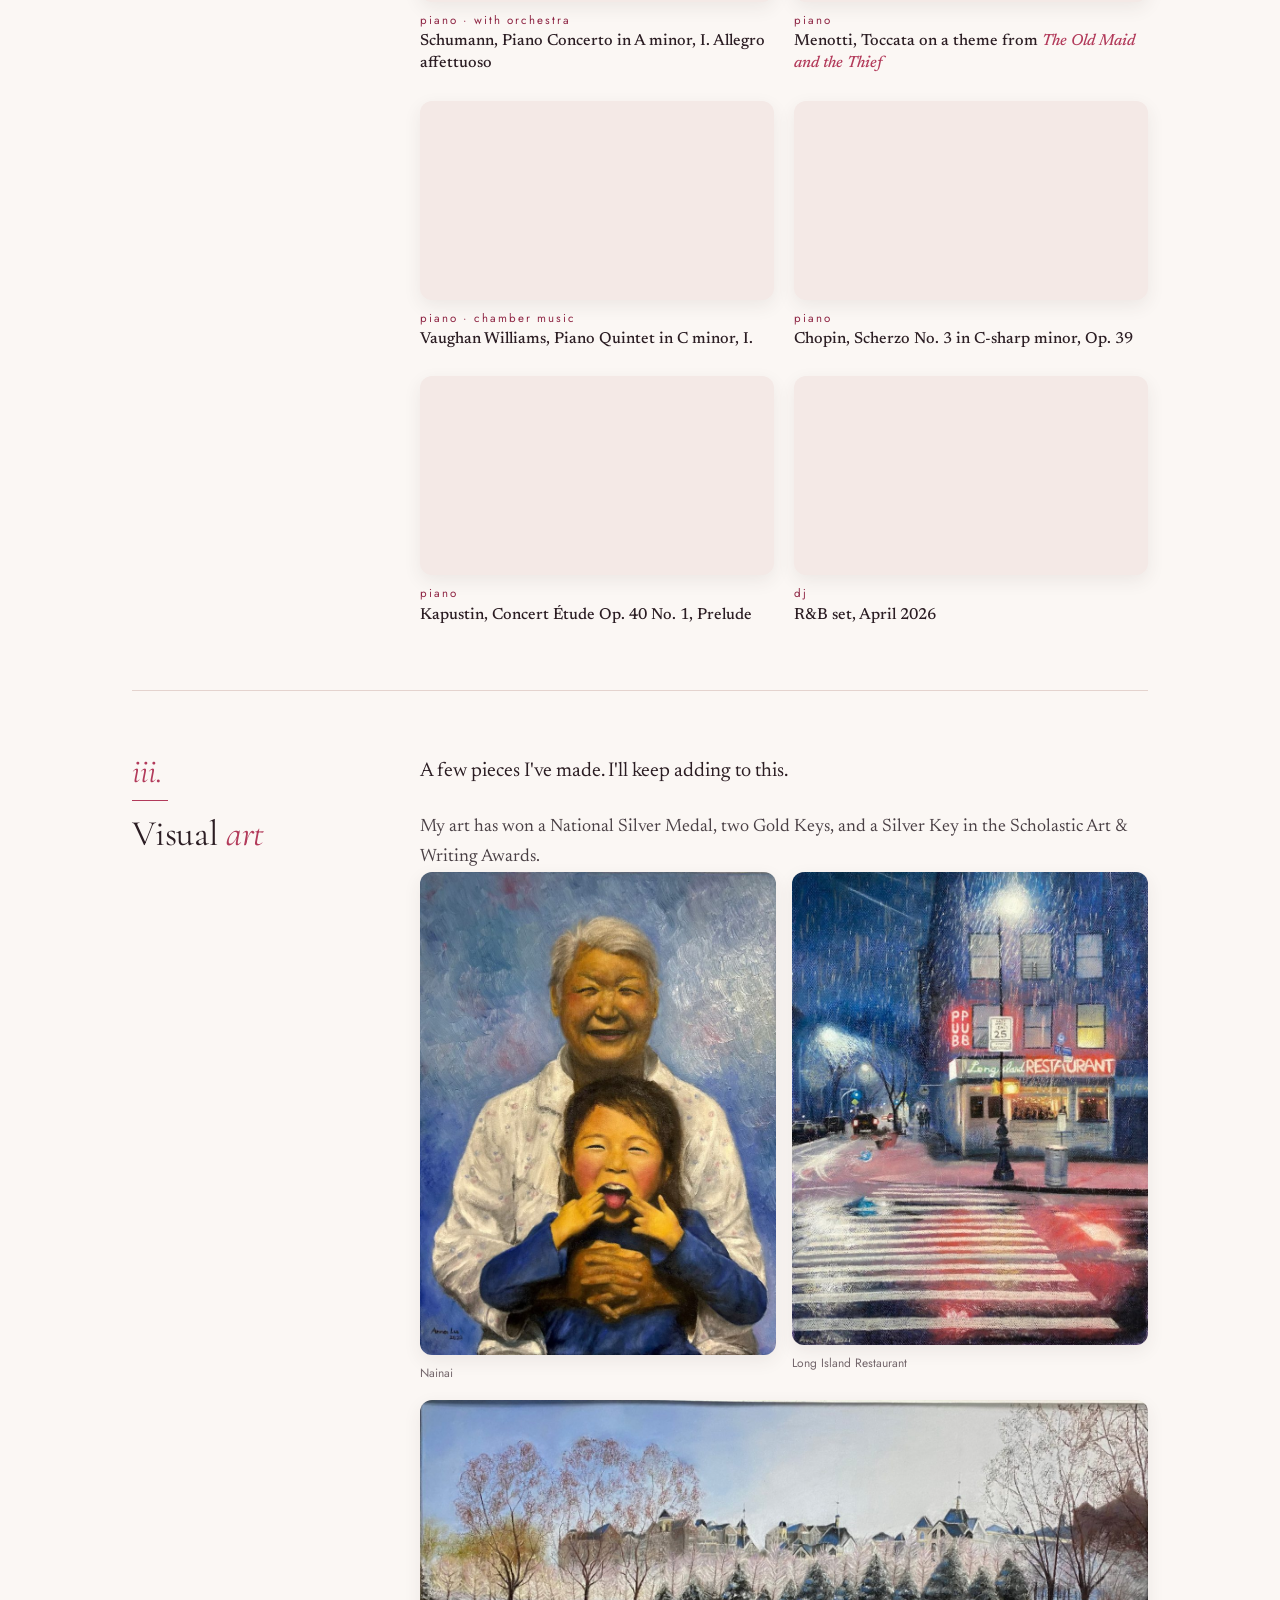
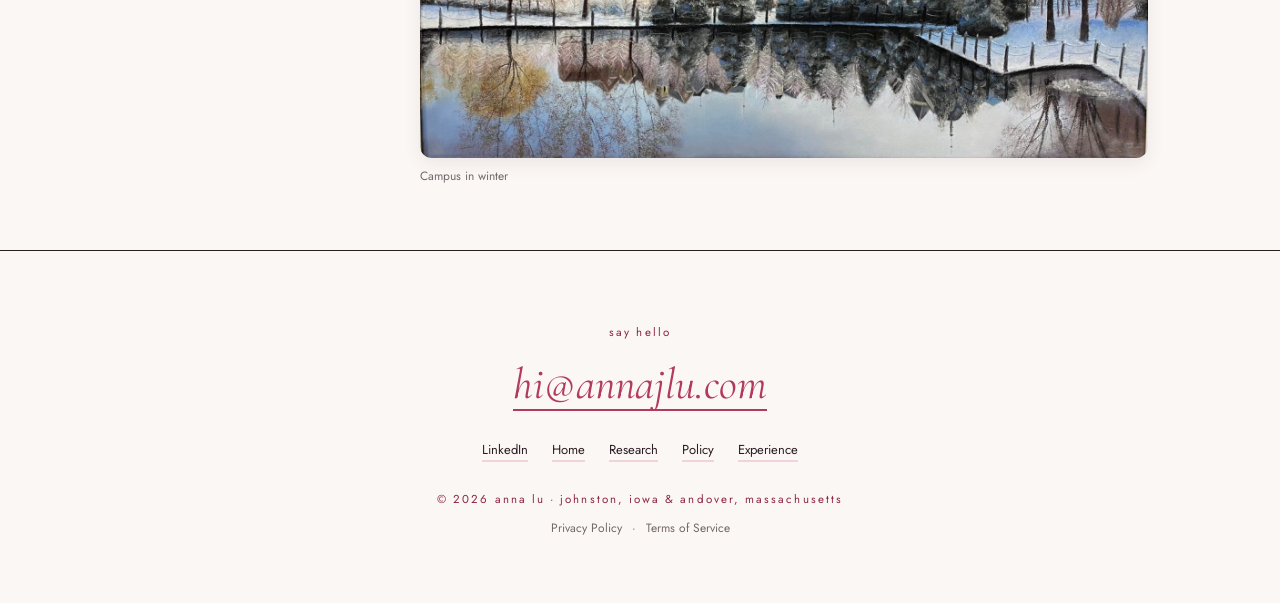
==== commit 2c11e74e: "Thinner rules, lighter years and numerals, capitalized menu" ====
--- a/arts.html
+++ b/arts.html
@@ -63,11 +63,11 @@
       <a class="brand" href="/"><svg class="brand-heart" viewBox="0 0 100 100" aria-hidden="true" focusable="false"><path d="M50 91 C20 71 3 53 3 33 C3 17 15 6 29 6 C39 6 46 12 50 20 C54 12 61 6 71 6 C85 6 97 17 97 33 C97 53 80 71 50 91 Z"/></svg>Anna Lu</a>
       <button class="nav-toggle" id="navToggle" aria-label="Open menu" aria-expanded="false" aria-controls="navLinks"><span></span><span></span><span></span></button>
       <ul class="nav" id="navLinks">
-        <li><a href="/research">research</a></li>
-        <li><a href="/policy">policy</a></li>
-        <li><a href="/experience">experience</a></li>
-        <li><a href="/arts" aria-current="page">arts</a></li>
-        <li><a href="#contact">contact</a></li>
+        <li><a href="/research">Research</a></li>
+        <li><a href="/policy">Policy</a></li>
+        <li><a href="/experience">Experience</a></li>
+        <li><a href="/arts" aria-current="page">Arts</a></li>
+        <li><a href="#contact">Contact</a></li>
       </ul>
     </div>
   </header>
--- a/styles.css
+++ b/styles.css
@@ -378,13 +378,14 @@
 
 /* Type */
 em { font-weight: inherit; }
-.label { color: var(--accent-deep); font-weight: 500; font-size: 11.5px; }
+.label { color: var(--accent-deep); font-weight: 400; font-size: 11.5px; }
 .text-link { font-weight: 500; border-bottom: 2px solid var(--accent-soft); }
 .text-link:hover { color: var(--accent-deep); border-color: var(--accent); }
 
 /* Nav */
 .brand { font-weight: 600; }
 .brand-heart { width: 17px; height: 17px; }
+.nav { text-transform: none; letter-spacing: .02em; }
 .nav a { color: var(--ink); font-weight: 500; border-bottom-width: 2px; }
 .nav a:hover, .nav a[aria-current="page"] { color: var(--accent); border-color: var(--accent); }
 .nav li:last-child a {
@@ -397,14 +398,14 @@
 
 /* Masthead */
 .hello { font-weight: 600; font-size: 30px; }
-.mast h1 { font-weight: 600; letter-spacing: -.025em; }
+.mast h1 { font-weight: 600; letter-spacing: -.025em; font-size: clamp(58px, 8.5vw, 106px); }
 .mast .dek { color: var(--ink); }
 .mast-links .text-link { font-size: 15px; }
 .arch { border-width: 3px; box-shadow: 0 18px 40px rgba(178, 58, 90, .16); }
 
 /* Page headers */
-.page-head { border-bottom: 2px solid var(--ink); }
-.page-head h1 { font-weight: 600; font-size: clamp(60px, 9vw, 112px); letter-spacing: -.02em; }
+.page-head { border-bottom: 1px solid var(--ink); }
+.page-head h1 { font-weight: 600; font-size: clamp(46px, 6.5vw, 78px); letter-spacing: -.02em; }
 .page-head h1 em, .mast h1 em { font-weight: 600; }
 .page-head .dek { color: var(--ink); font-size: 21px; }
 
@@ -414,15 +415,15 @@
 .now li span { font-weight: 400; }
 
 /* Press strip */
-.press { border-top: 2px solid var(--ink); border-bottom: 2px solid var(--ink); }
+.press { border-top: 1px solid var(--ink); border-bottom: 1px solid var(--ink); }
 .press .outlet { font-weight: 600; font-size: 22px; }
 
 /* Sections */
 .sec-num {
-  font-weight: 600; font-size: 34px; line-height: 1; color: var(--accent);
+  font-weight: 400; font-size: 34px; line-height: 1; color: var(--accent);
   padding-bottom: 12px; position: relative;
 }
-.sec-num::after { content: ""; position: absolute; left: 0; bottom: 0; width: 36px; height: 3px; border-radius: 3px; background: var(--accent); }
+.sec-num::after { content: ""; position: absolute; left: 0; bottom: 0; width: 36px; height: 1px; background: var(--accent); }
 .sec-head h2 { font-weight: 400; font-size: 36px; letter-spacing: -.005em; margin-top: 14px; }
 .sec-head .more {
   margin-top: 22px; padding: 8px 16px; border: 1.5px solid var(--accent); border-radius: 999px;
@@ -433,7 +434,7 @@
 .lead { color: var(--ink); font-size: 20px; line-height: 1.6; }
 
 /* Entries */
-.entry .when { color: var(--accent-deep); font-weight: 600; text-transform: uppercase; font-size: 11.5px; letter-spacing: .12em; }
+.entry .when { color: var(--accent-deep); font-weight: 400; text-transform: uppercase; font-size: 11.5px; letter-spacing: .12em; }
 .entry .t { font-weight: 600; font-size: 22px; margin-top: 4px; }
 .entry ul li::marker { color: var(--accent); }
 
@@ -449,14 +450,14 @@
 .card .go { font-weight: 600; }
 
 /* Link lists */
-.links { border-top: 2px solid var(--ink); }
+.links { border-top: 1px solid var(--ink); }
 .links .src { color: var(--accent-deep); font-weight: 500; }
 .links .ttl { font-weight: 500; }
 .links .arr { font-weight: 600; transition: transform .3s var(--ease); }
 .links a:hover .arr { transform: translate(2px, -2px); }
 
 /* Honors */
-.honors .yr { font-weight: 600; }
+.honors .yr { font-weight: 400; }
 .honors strong { font-weight: 600; }
 
 /* Publications */
@@ -476,7 +477,7 @@
 .video figcaption { font-weight: 500; }
 
 /* Footer */
-.footer { border-top: 2px solid var(--ink); }
+.footer { border-top: 1px solid var(--ink); }
 .footer .big { font-weight: 400; }
 .footer .big a { background-image: linear-gradient(var(--accent), var(--accent)); background-size: 100% 2px; }
 .footer .big a:hover { color: var(--accent-deep); }
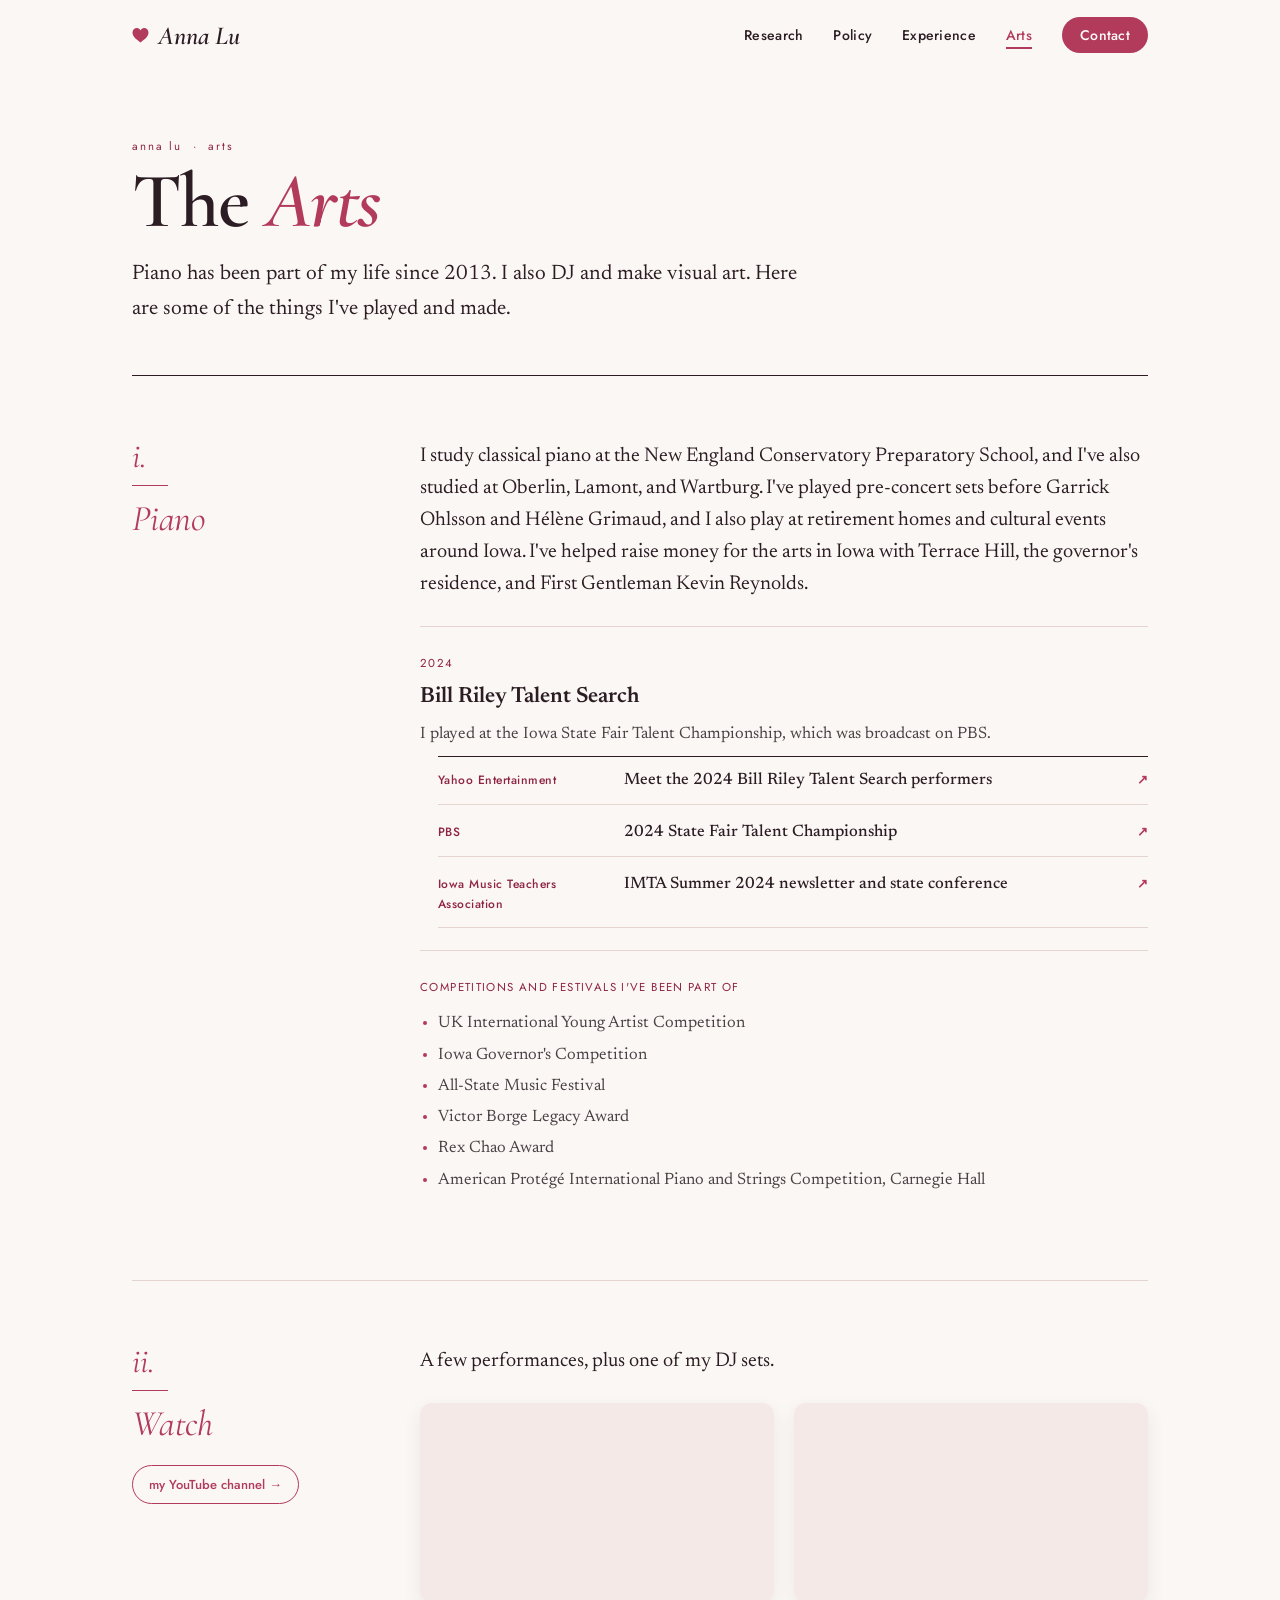
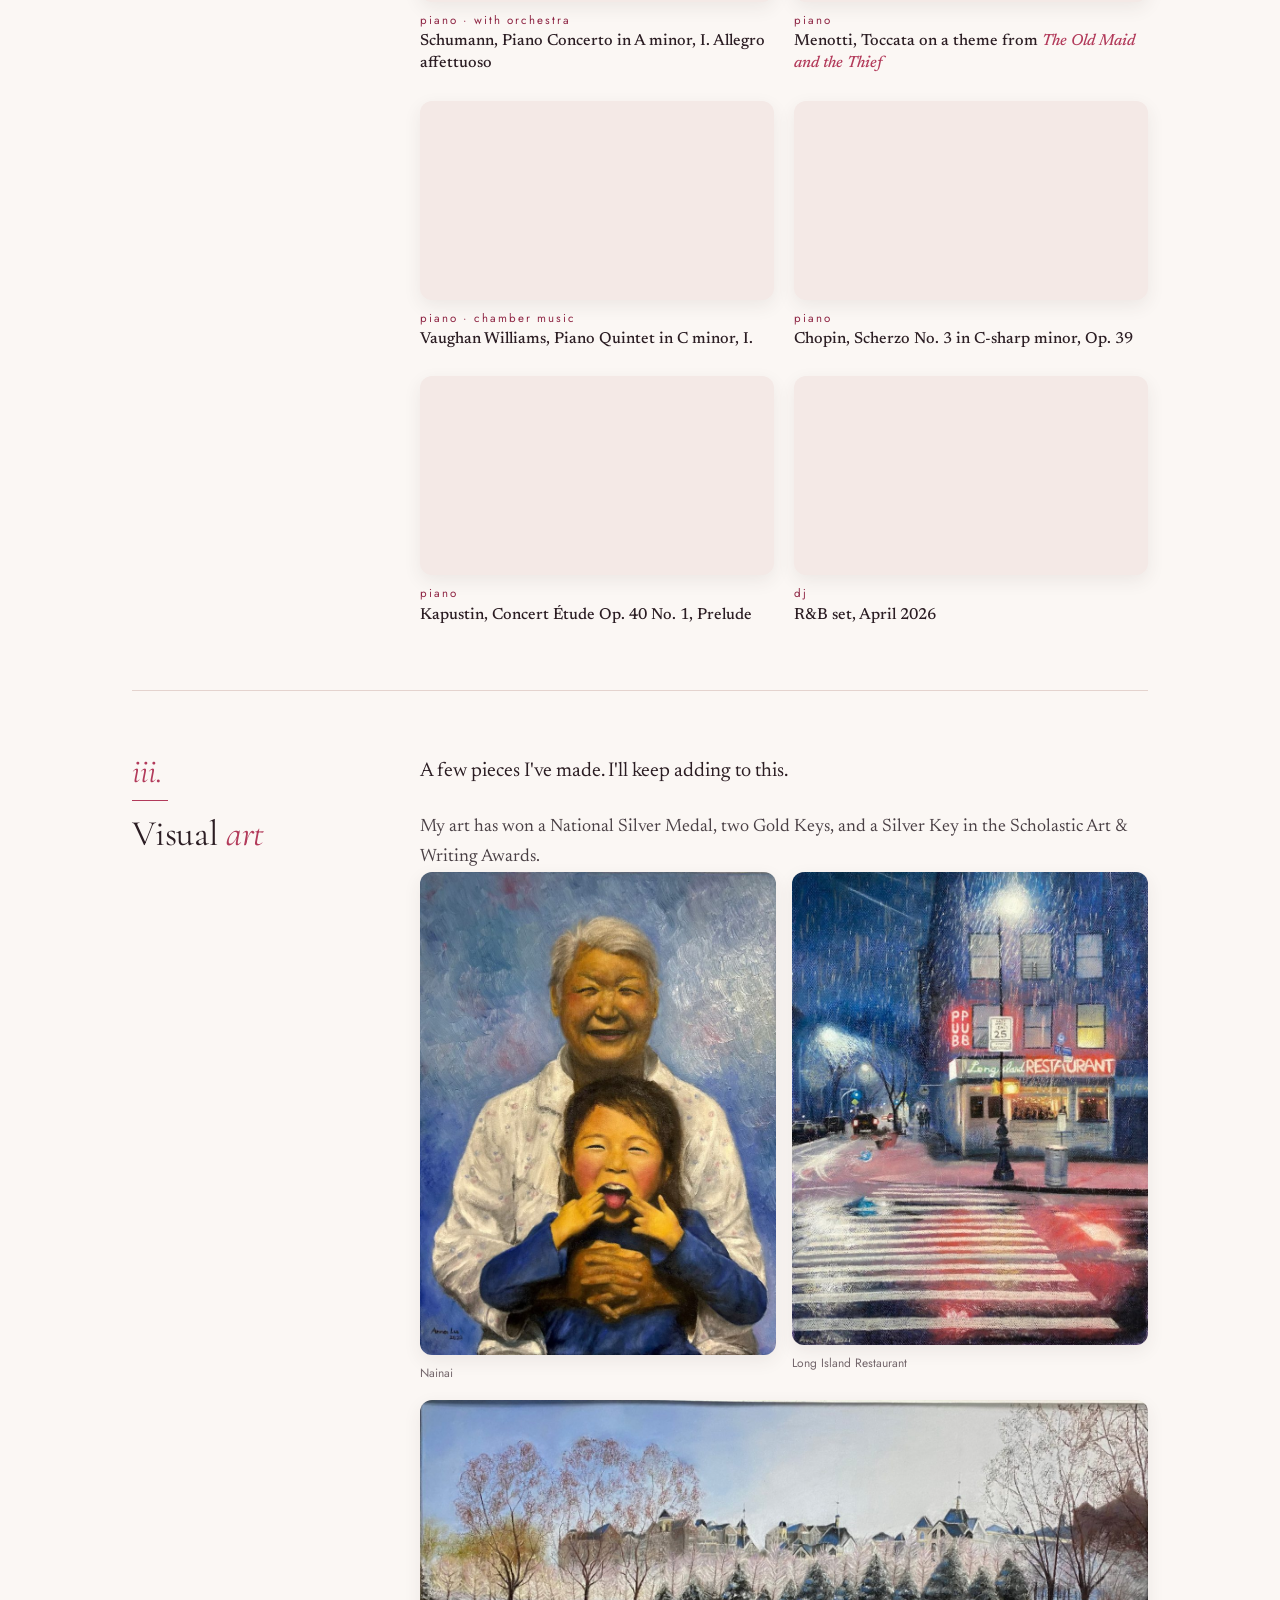
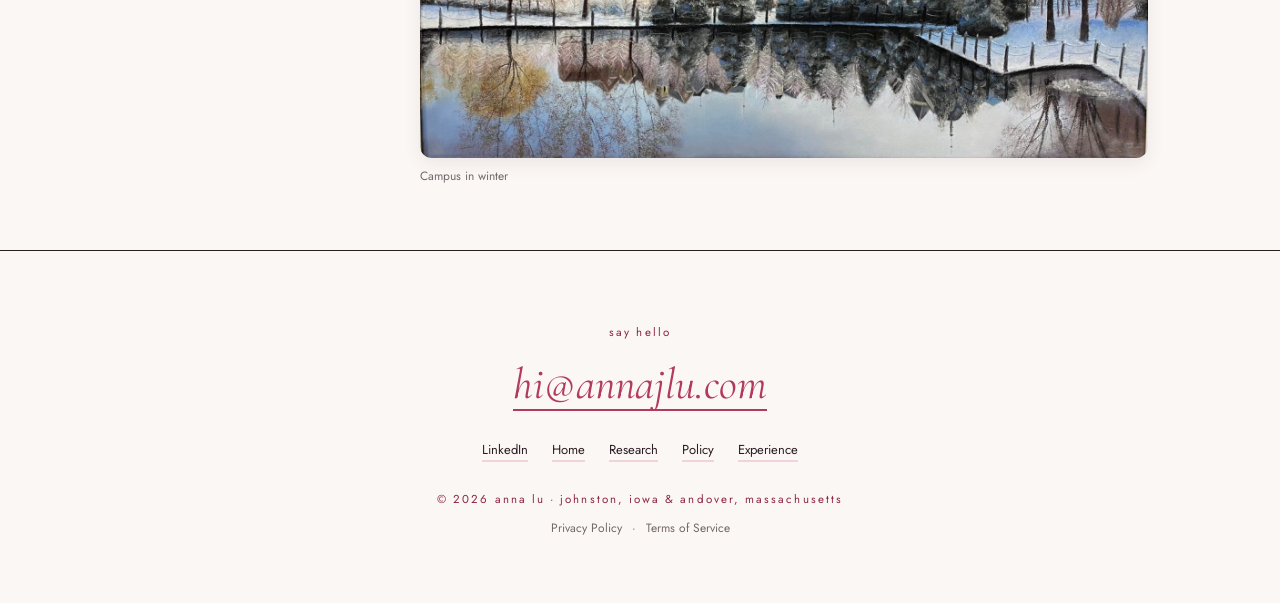
==== commit 0c749780: "Rename the videos section to Watch" ====
--- a/arts.html
+++ b/arts.html
@@ -129,7 +129,7 @@
     <section class="sec" id="videos">
       <div class="sec-head reveal">
         <div class="sec-num">ii.</div>
-        <h2>Watch &amp; <em>listen</em></h2>
+        <h2><em>Watch</em></h2>
         <a class="more" href="https://www.youtube.com/@annajoylu" target="_blank" rel="noopener">my YouTube channel →</a>
       </div>
       <div class="reveal">
